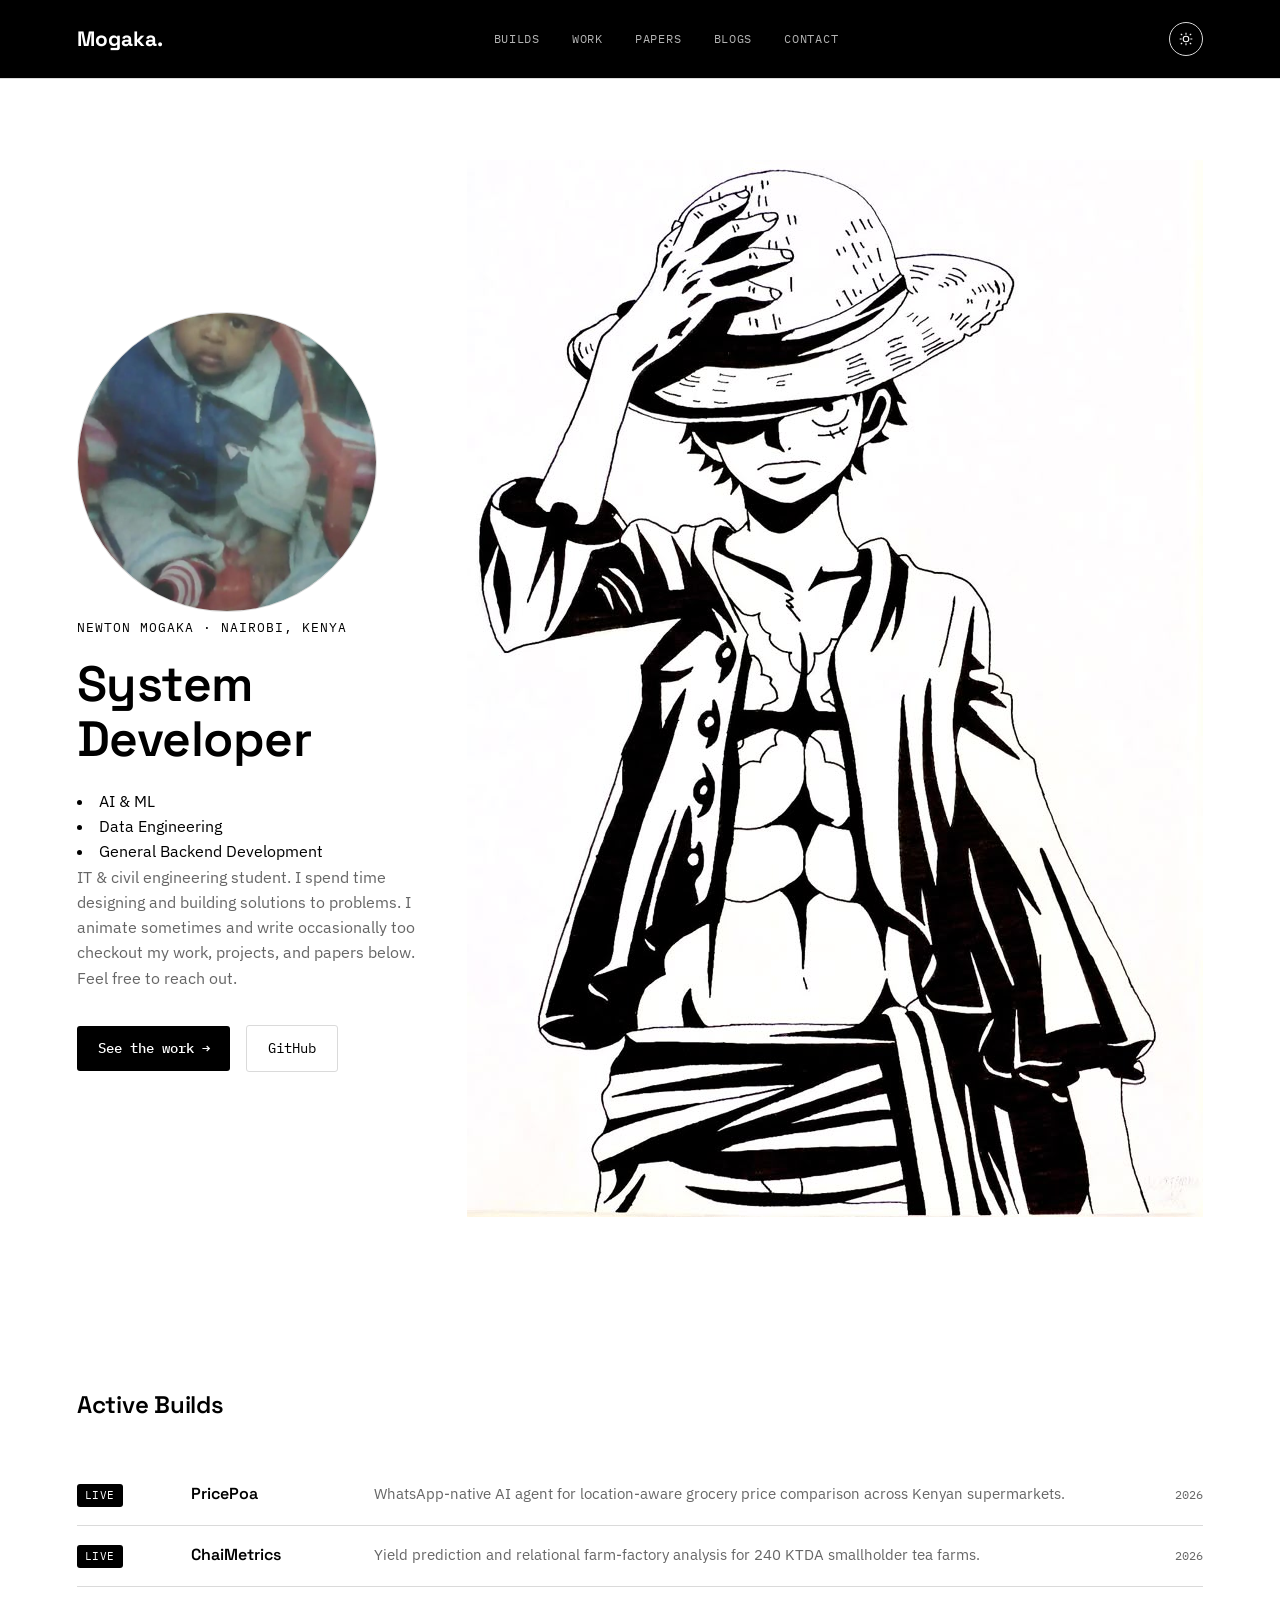
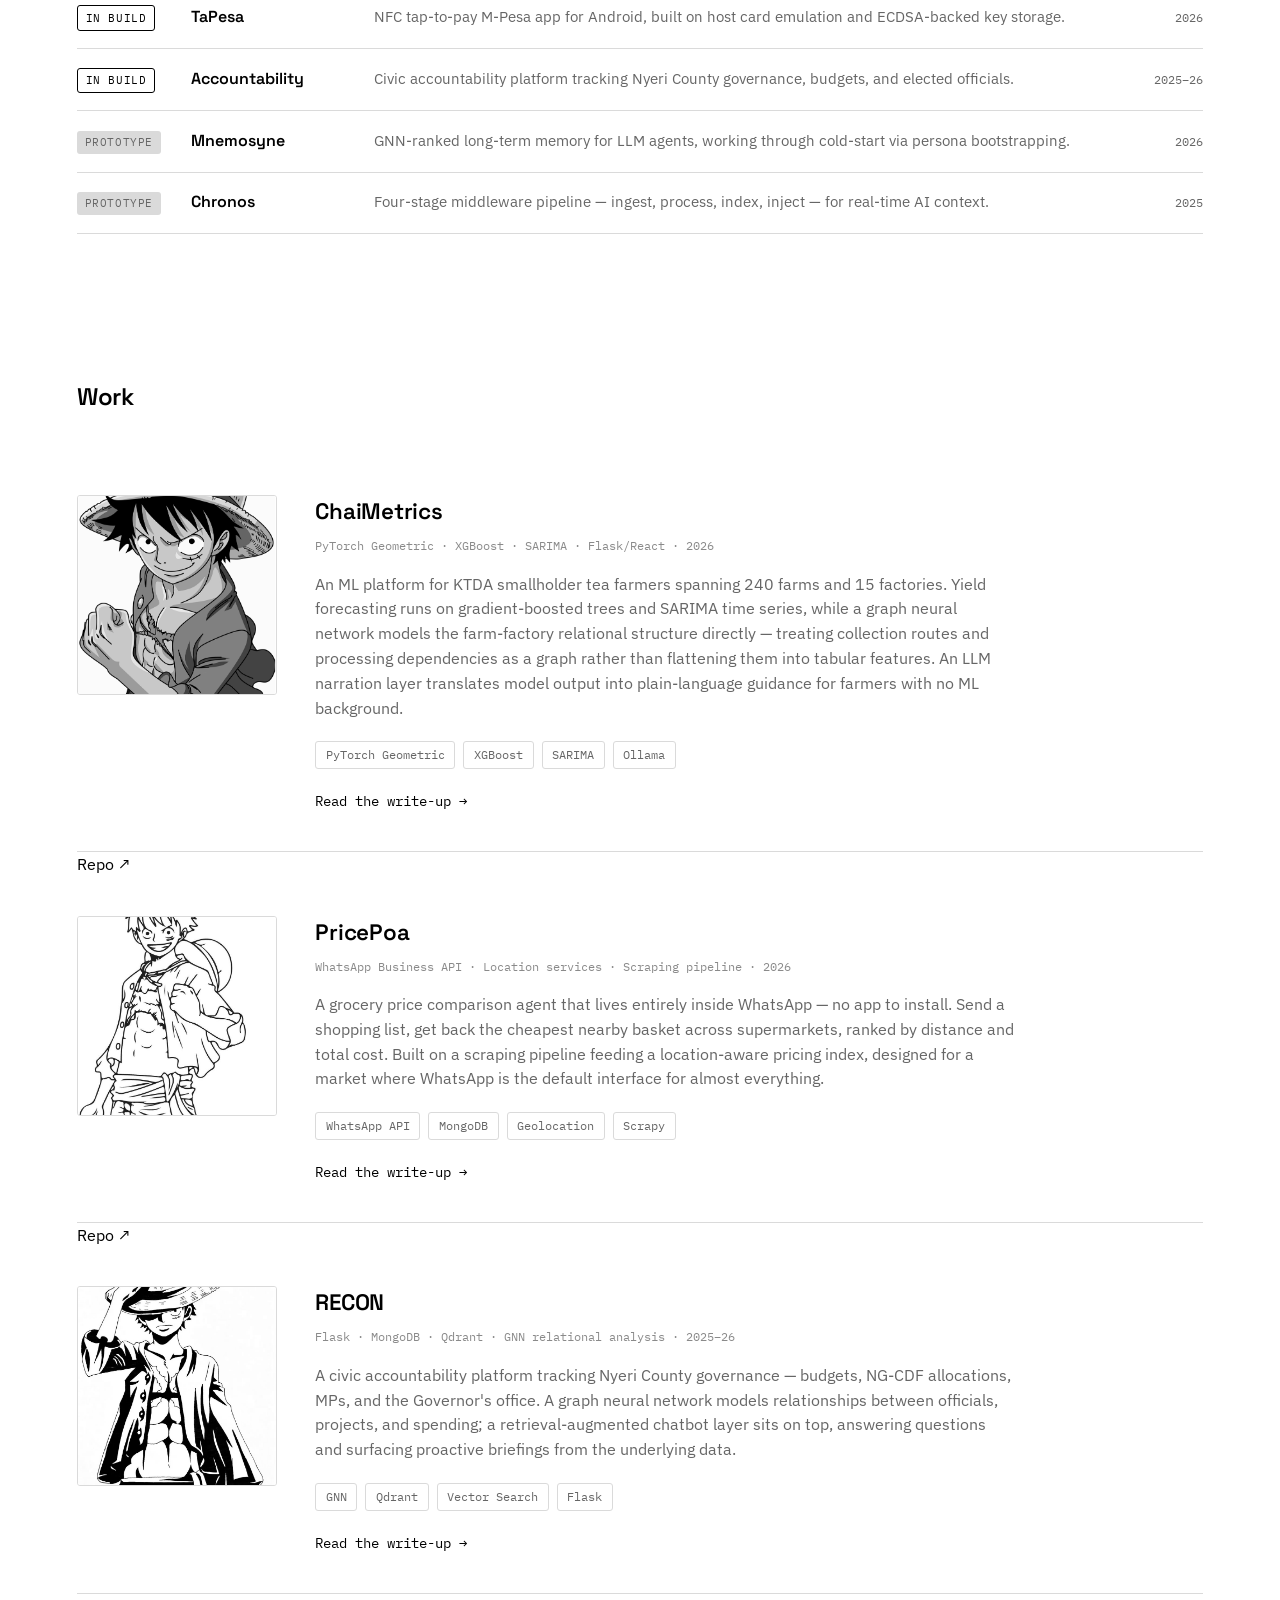
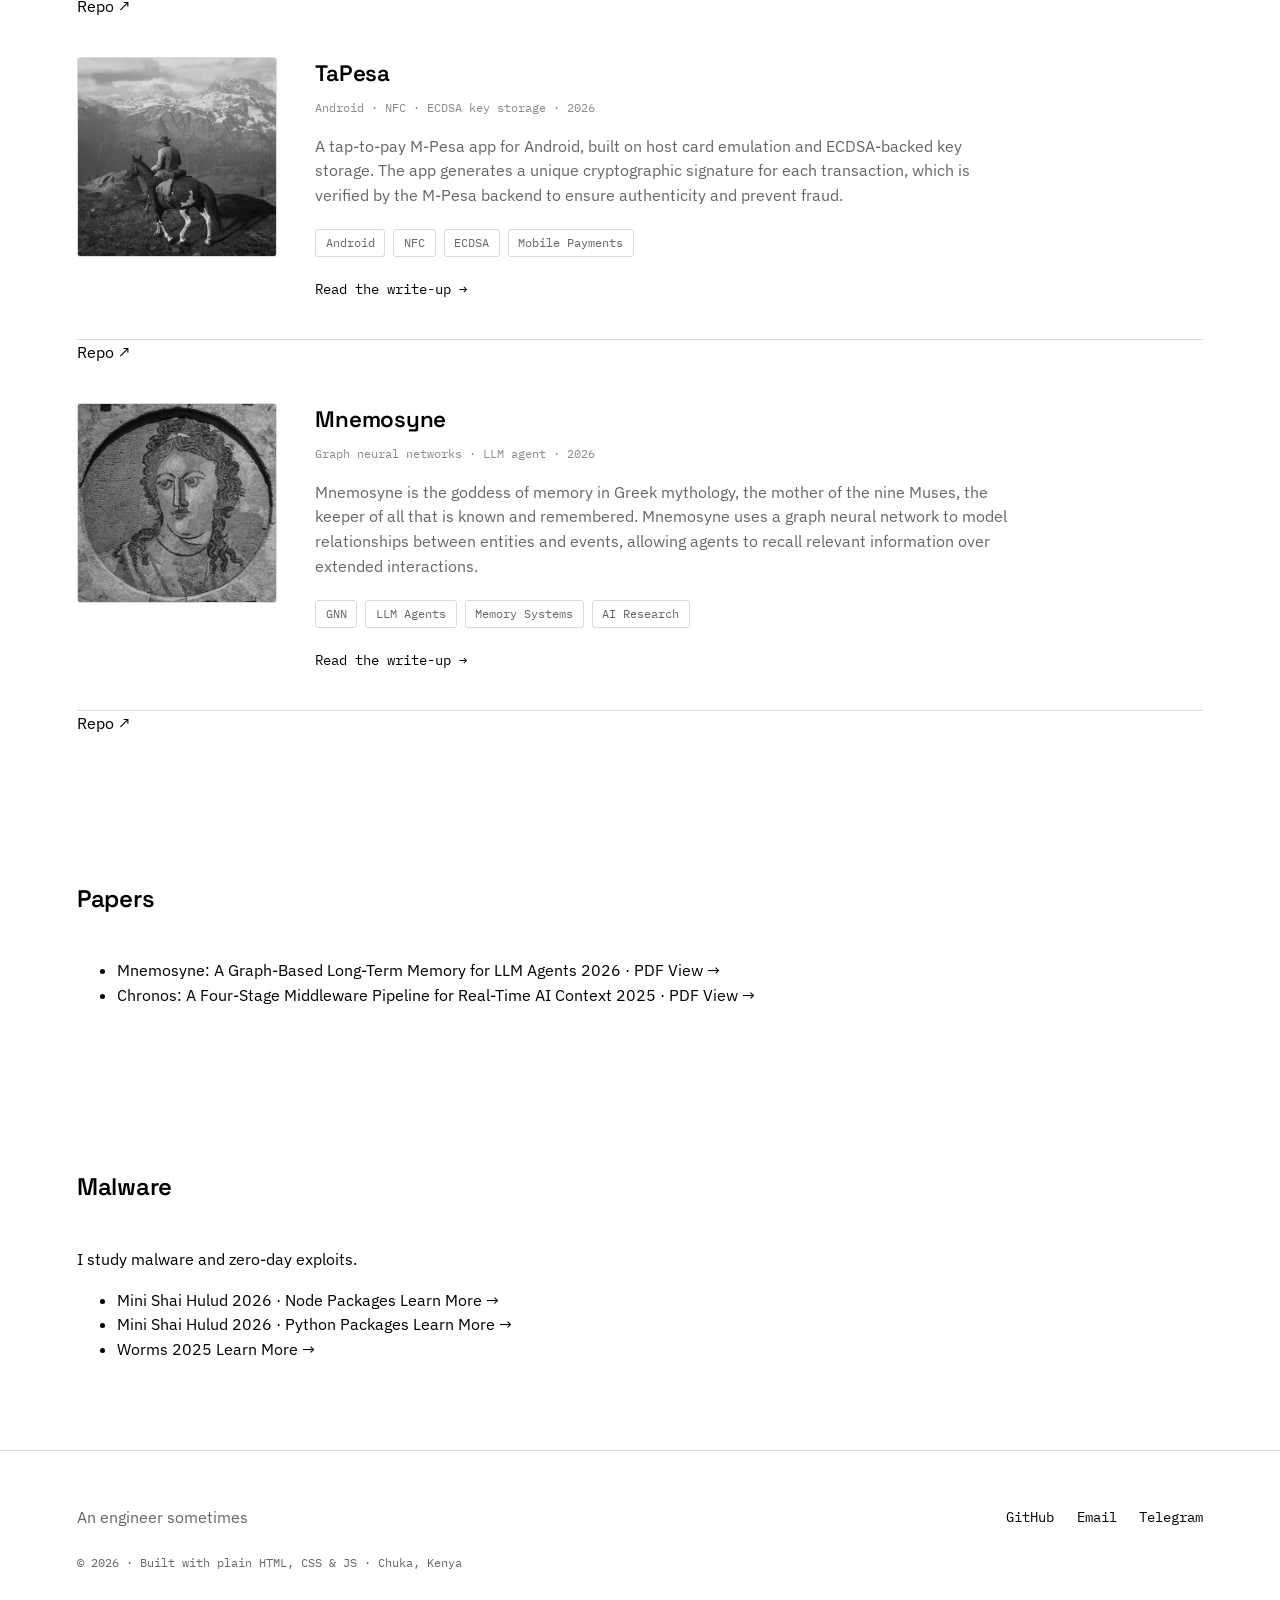
==== index.html @ 62229f3b "bugs" ====
<!DOCTYPE html>
<html lang="en" data-theme="light">
<head>
  <meta charset="UTF-8" />
  <meta name="viewport" content="width=device-width, initial-scale=1.0" />
  <title>Indie Engineer Educator - Nairobi</title>
  <meta name="description" content="Building infrastructure for problems no one else is solving, from Nairobi." />
  <link rel="preconnect" href="https://fonts.googleapis.com" />
  <link rel="preconnect" href="https://fonts.gstatic.com" crossorigin />
  <link href="https://fonts.googleapis.com/css2?family=Space+Grotesk:wght@500;600;700&family=IBM+Plex+Sans:wght@400;500&family=IBM+Plex+Mono:wght@400;500&display=swap" rel="stylesheet" />
  <link rel="stylesheet" href="style.css" />
</head>
<body>

  <header class="nav">
    
    <a href="#" class="brand">Mogaka<span class="brand-dot">.</span></a>
    <nav class="nav-links">
      <a href="#builds">Builds</a>
      <a href="#work">Work</a>
      <a href="#papers">Papers</a>
      <a href="blog/index.html">Blogs</a>
      <a href="#contact">Contact</a>
    </nav>
    <button id="theme-toggle" class="theme-toggle" aria-label="Toggle color theme" title="Toggle theme">
      <svg class="icon-sun" viewBox="0 0 24 24" fill="none" stroke="currentColor" stroke-width="1.6">
        <circle cx="12" cy="12" r="4.2"/>
        <path d="M12 2.5v3M12 18.5v3M4.2 4.2l2.1 2.1M17.7 17.7l2.1 2.1M2.5 12h3M18.5 12h3M4.2 19.8l2.1-2.1M17.7 6.3l2.1-2.1"/>
      </svg>
      <svg class="icon-moon" viewBox="0 0 24 24" fill="none" stroke="currentColor" stroke-width="1.6">
        <path d="M20 14.5A8.5 8.5 0 1 1 9.5 4a6.8 6.8 0 0 0 10.5 10.5Z"/>
      </svg>
    </button>
  </header>

  <main>
    <section class="hero">
      <div class="hero-text">
        <img src="assets/yao.jpg" alt="Newton Mogaka" class="hero-avatar" />
        <p class="eyebrow">Newton Mogaka · Nairobi, Kenya</p>
        <h1>System Developer</h1>
          <li>AI & ML</li>
          <li>Data Engineering</li>
          <li>General Backend Development</li> 
        <p class="hero-sub">
          IT &amp; civil engineering student. I spend time designing and building solutions to
          problems.
          I animate sometimes and write occasionally too
          checkout my work, projects, and papers below. Feel free to reach out.
        </p>
        <div class="hero-links">
          <a href="#work" class="btn-primary">See the work →</a>
          <a href="https://github.com/mnatakanijiiteajesasa" class="btn-ghost" target="_blank" rel="noopener">GitHub</a>
        </div>
      </div>

      <div class="hero-graph">
        <img src="assets/recon.jpg" alt="Newton Mogaka" class="profile-photo">
      </div>
    </section>

    <section id="builds" class="builds">
      <h2>Active Builds</h2>

      <ul class="build-list">
        <li class="build-row">
          <span class="status live">LIVE</span>
          <span class="build-name">PricePoa</span>
          <span class="build-desc">WhatsApp-native AI agent for location-aware grocery price comparison across Kenyan supermarkets.</span>
          <span class="build-date">2026</span>
        </li>
        <li class="build-row">
          <span class="status live">LIVE</span>
          <span class="build-name">ChaiMetrics</span>
          <span class="build-desc">Yield prediction and relational farm-factory analysis for 240 KTDA smallholder tea farms.</span>
          <span class="build-date">2026</span>
        </li>
        <li class="build-row">
          <span class="status build">IN BUILD</span>
          <span class="build-name">TaPesa</span>
          <span class="build-desc">NFC tap-to-pay M-Pesa app for Android, built on host card emulation and ECDSA-backed key storage.</span>
          <span class="build-date">2026</span>
        </li>
        <li class="build-row">
          <span class="status build">IN BUILD</span>
          <span class="build-name">Accountability</span>
          <span class="build-desc">Civic accountability platform tracking Nyeri County governance, budgets, and elected officials.</span>
          <span class="build-date">2025–26</span>
        </li>
        <li class="build-row">
          <span class="status proto">PROTOTYPE</span>
          <span class="build-name">Mnemosyne</span>
          <span class="build-desc">GNN-ranked long-term memory for LLM agents, working through cold-start via persona bootstrapping.</span>
          <span class="build-date">2026</span>
        </li>
        <li class="build-row">
          <span class="status proto">PROTOTYPE</span>
          <span class="build-name">Chronos</span>
          <span class="build-desc">Four-stage middleware pipeline — ingest, process, index, inject — for real-time AI context.</span>
          <span class="build-date">2025</span>
        </li>
      </ul>
    </section>
    <section id="work" class="work">
      <h2>Work</h2>

      <div class="work-card-wrap">
        <a href="blog/chaimetrics.html" class="work-card">
          <div class="work-visual">
            <img src="assets/chaimetrics.jpg" alt="ChaiMetrics document preview" class="doc-thumb-img" loading="lazy">
          </div>
          <div class="work-body">
            <h3>ChaiMetrics</h3>
            <p class="work-meta">PyTorch Geometric · XGBoost · SARIMA · Flask/React · 2026</p>
            <p class="work-abstract">
              An ML platform for KTDA smallholder tea farmers spanning 240 farms and 15 factories.
              Yield forecasting runs on gradient-boosted trees and SARIMA time series, while a graph
              neural network models the farm-factory relational structure directly — treating
              collection routes and processing dependencies as a graph rather than flattening them
              into tabular features. An LLM narration layer translates model output into plain-language
              guidance for farmers with no ML background.
            </p>
            <div class="tags">
              <span>PyTorch Geometric</span><span>XGBoost</span><span>SARIMA</span><span>Ollama</span>
            </div>
            <span class="work-link">Read the write-up →</span>
          </div>
        </a>
        <a href="https://github.com/mnatakanijiiteajesasa/chai-analytics" class="repo-pill" target="_blank" rel="noopener">Repo ↗</a>
      </div>

      <div class="work-card-wrap">
        <a href="blog/pricepoa.html" class="work-card">
          <div class="work-visual">
            <img src="assets/pricepoa.jpg" alt="PricePoa document preview" class="doc-thumb-img" loading="lazy">
          </div>
          <div class="work-body">
            <h3>PricePoa</h3>
            <p class="work-meta">WhatsApp Business API · Location services · Scraping pipeline · 2026</p>
            <p class="work-abstract">
              A grocery price comparison agent that lives entirely inside WhatsApp — no app to install.
              Send a shopping list, get back the cheapest nearby basket across supermarkets, ranked by
              distance and total cost. Built on a scraping pipeline feeding a location-aware pricing
              index, designed for a market where WhatsApp is the default interface for almost everything.
            </p>
            <div class="tags">
              <span>WhatsApp API</span><span>MongoDB</span><span>Geolocation</span><span>Scrapy</span>
            </div>
            <span class="work-link">Read the write-up →</span>
          </div>
        </a>
        <a href="https://github.com/mnatakanijiiteajesasa/price-poa" class="repo-pill" target="_blank" rel="noopener">Repo ↗</a>
      </div>

      <div class="work-card-wrap">
        <a href="blog/recon.html" class="work-card">
          <div class="work-visual">
            <img src="assets/recon.jpg" alt="RECON document preview" class="doc-thumb-img" loading="lazy">
          </div>
          <div class="work-body">
            <h3>RECON</h3>
            <p class="work-meta">Flask · MongoDB · Qdrant · GNN relational analysis · 2025–26</p>
            <p class="work-abstract">
              A civic accountability platform tracking Nyeri County governance — budgets, NG-CDF
              allocations, MPs, and the Governor's office. A graph neural network models relationships
              between officials, projects, and spending; a retrieval-augmented chatbot layer sits on top,
              answering questions and surfacing proactive briefings from the underlying data.
            </p>
            <div class="tags">
              <span>GNN</span><span>Qdrant</span><span>Vector Search</span><span>Flask</span>
            </div>
            <span class="work-link">Read the write-up →</span>
          </div>
        </a>
        <a href="https://github.com/mnatakanijiiteajesasa/Accountability" class="repo-pill" target="_blank" rel="noopener">Repo ↗</a>
      </div>
      <div class="work-card-wrap">
        <a href="blog/tapesa.html" class="work-card">
          <div class="work-visual">
            <img src="assets/wp3770481.jpg" alt="TaPesa document preview" class="doc-thumb-img" loading="lazy">
          </div>
          <div class="work-body">
            <h3>TaPesa</h3>
            <p class="work-meta">Android · NFC · ECDSA key storage · 2026</p>
            <p class="work-abstract">
              A tap-to-pay M-Pesa app for Android, built on host card emulation and ECDSA-backed key
              storage. The app generates a unique cryptographic signature for each transaction, which
              is verified by the M-Pesa backend to ensure authenticity and prevent fraud.
            </p>
            <div class="tags">
              <span>Android</span><span>NFC</span><span>ECDSA</span><span>Mobile Payments</span>
            </div>
            <span class="work-link">Read the write-up →</span>
          </div>
        </a>
        <a href="https://github.com/mnatakanijiiteajesasa/TaPesa" class="repo-pill" target="_blank" rel="noopener">Repo ↗</a>
      </div>
      <div class="work-card-wrap">
        <a href="blog/mnemosyne.html" class="work-card">
          <div class="work-visual">
            <img src="../assets/Mosaïque_murale_Mnémosyne.jpg" alt="Mnemosyne document preview" class="doc-thumb-img" loading="lazy">
          </div>
          <div class="work-body">
            <h3>Mnemosyne</h3>
            <p class="work-meta">Graph neural networks · LLM agent · 2026</p>
            <p class="work-abstract">
              Mnemosyne is the goddess of memory in Greek mythology, the mother of the nine Muses, the keeper of all that is known and remembered.
              Mnemosyne uses a graph neural network to model relationships
              between entities and events, allowing agents to recall relevant information over extended
              interactions.
            </p>
            <div class="tags">
              <span>GNN</span><span>LLM Agents</span><span>Memory Systems</span><span>AI Research</span>
            </div>
            <span class="work-link">Read the write-up →</span>
          </div>
        </a>
        <a href="https://github.com/mnatakanijiiteajesasa/mnemosyne" class="repo-pill" target="_blank" rel="noopener">Repo ↗</a>

      </div>
    </section>
    <section id="papers" class="papers">
      <h2>Papers</h2>
      <ul class="paper-list">
        <li class="paper-row">
          <span class="paper-title">Mnemosyne: A Graph-Based Long-Term Memory for LLM Agents</span>
          <span class="paper-meta">2026 · PDF</span>
          <a href="docs/Mnemosyne System Documentation.pdf" target="_blank" rel="noopener" class="paper-link">View →</a>
        </li>
        <li class="paper-row">
          <span class="paper-title">Chronos: A Four-Stage Middleware Pipeline for Real-Time AI Context</span>
          <span class="paper-meta">2025 · PDF</span>
          <a href="docs/Chronos System Documentation.pdf" target="_blank" rel="noopener" class="paper-link">View →</a>
        </li>
      </ul>
    </section>
    <section id="malware" class="malware">
      <h2>Malware</h2>
      <p class="llm-intro">
        I study malware and zero-day exploits.
      </p>
      <ul class="malware-list">
        <li class="malware-row">
          <span class="malware-name">Mini Shai Hulud</span>
          <span class="malware-meta">2026 · Node Packages</span>
          <a href="https://ollama.com" target="_blank" rel="noopener" class="malware-link">Learn More →</a>
        </li>
        <li class="malware-row">
          <span class="malware-name">Mini Shai Hulud</span>
          <span class="malware-meta">2026 · Python Packages</span>
          <a href="https://www.langchain.com" target="_blank" rel="noopener" class="malware-link">Learn More →</a>
        </li>
        <li class="malware-row">
          <span class="malware-name">Worms</span>
          <span class="malware-meta">2025</span>
          <a href="https://www.llamaindex.ai" target="_blank" rel="noopener" class="malware-link">Learn More →</a>
        </li>
      </ul>
    </section>
  </main>

  <footer id="contact">
    <div class="footer-top">
      <p class="footer-line">An engineer sometimes</p>
      <div class="footer-links">
        <a href="https://github.com/mnatakanijiiteajesasa" target="_blank" rel="noopener">GitHub</a>
        <a href="mailto:mogakanewton0@gmail.com">Email</a>
        <a href="https://t.me/mogaka_bot" target="_blank" rel="noopener">Telegram</a>
      </div>
    </div>
    <p class="footer-bottom">© 2026 · Built with plain HTML, CSS &amp; JS · Chuka, Kenya</p>
  </footer>

  <script src="script.js"></script>
</body>
</html>
---- style.css ----
:root {
  /* color — light (default): neutral paper + ink + tea/clay accents */
  --bg: #FFFFFF;
  --bg-raised: #FFFFFF;
  --ink: #000000;
  --ink-soft: #666666;
  --line: #DADADA;
  --accent: #000000;
  --accent-soft: #8A8A8A;
  --grid: rgba(0, 0, 0, 0.06);

  /* type */
  --font-display: 'Space Grotesk', sans-serif;
  --font-body: 'IBM Plex Sans', sans-serif;
  --font-mono: 'IBM Plex Mono', monospace;

  --radius: 3px;
}

[data-theme="dark"] {
  /* pitch black — accents carry all the color now, background stays neutral */
  --bg: #000000;
  --bg-raised: #000000;
  --ink: #FFFFFF;
  --ink-soft: #999999;
  --line: #2A2A2A;
  --accent: #FFFFFF;
  --accent-soft: #888888;
  --grid: rgba(255, 255, 255, 0.08);
}

* { box-sizing: border-box; }
html { scroll-behavior: smooth; }

body {
  margin: 0;
  background: var(--bg);
  color: var(--ink);
  font-family: var(--font-body);
  font-size: 16px;
  line-height: 1.55;
  -webkit-font-smoothing: antialiased;
  transition: background 0.3s ease, color 0.3s ease;
}

a { color: inherit; text-decoration: none; }

h1, h2, h3 {
  font-family: var(--font-display);
  font-weight: 600;
  margin: 0;
  letter-spacing: -0.01em;
}

:focus-visible {
  outline: 2px solid var(--accent);
  outline-offset: 3px;
}

/* ============================================================
   NAV
   ============================================================ */
.nav {
  position: sticky;
  top: 0;
  z-index: 20;
  display: flex;
  align-items: center;
  justify-content: space-between;
  padding: 22px 6vw;
  background: var(--ink);
  color: var(--bg);
  border-bottom: 1px solid var(--line);
  backdrop-filter: blur(6px);
}

.brand {
  font-family: var(--font-display);
  font-weight: 700;
  font-size: 1.3rem;
}

.nav-links {
  display: flex;
  gap: 2rem;
  font-family: var(--font-mono);
  font-size: 0.78rem;
  letter-spacing: 0.06em;
  text-transform: uppercase;
}
.nav-links a { opacity: 0.7; transition: opacity 0.15s; }
.nav-links a:hover { opacity: 1; }

.theme-toggle {
  background: none;
  border: 1px solid var(--line);
  border-radius: 50%;
  width: 34px;
  height: 34px;
  display: flex;
  align-items: center;
  justify-content: center;
  cursor: pointer;
  color: var(--bg);
}
.theme-toggle svg { width: 16px; height: 16px; }
.theme-toggle .icon-moon { display: none; }
[data-theme="dark"] .theme-toggle .icon-sun { display: none; }
[data-theme="dark"] .theme-toggle .icon-moon { display: block; }

/* ============================================================
   HERO
   ============================================================ */
.hero {
  display: grid;
  grid-template-columns: 1.05fr 0.95fr;
  gap: 4vw;
  align-items: center;
  padding: 9vh 6vw 10vh;
  max-width: 1280px;
  margin: 0 auto;
}
.hero-avatar {
  width: 300px;
  height: 300px;
  border-radius: 50%;
  object-fit: cover;
  border: 1px solid var(--line);
  margin-right: 0.9rem;
}
.eyebrow {
  font-family: var(--font-mono);
  font-size: 0.8rem;
  letter-spacing: 0.08em;
  text-transform: uppercase;
  color: var(--accent);
  margin: 0 0 1.1rem;
}

.hero h1 {
  font-size: clamp(2.1rem, 4vw, 3.1rem);
  line-height: 1.12;
  margin-bottom: 1.4rem;
}

.hero-sub {
  color: var(--ink-soft);
  font-size: 1.02rem;
  max-width: 36ch;
  margin: 0 0 2.2rem;
}

.hero-links { display: flex; gap: 1rem; align-items: center; }

.btn-primary, .btn-ghost {
  font-family: var(--font-mono);
  font-size: 0.85rem;
  padding: 0.75rem 1.3rem;
  border-radius: var(--radius);
  display: inline-block;
}
.btn-primary {
  background: var(--accent);
  color: var(--bg-raised);
  font-weight: 500;
}
.btn-ghost {
  border: 1px solid var(--line);
}
.btn-primary:hover { opacity: 0.88; }
.btn-ghost:hover { border-color: var(--accent); color: var(--accent); }

/* hero graph */
.hero-graph { position: relative; }
.graph-svg { width: 100%; height: auto; }

.grid-lines line {
  stroke: var(--grid);
  stroke-width: 1;
}

.edges .edge {
  stroke: var(--accent);
  stroke-width: 1.2;
  opacity: 0.55;
  stroke-dasharray: 4 4;
  stroke-dashoffset: 200;
  animation: draw 0.9s ease forwards;
  animation-delay: calc(var(--d) * 0.12s + 0.2s);
}

.nodes .node circle {
  fill: var(--accent-soft);
  opacity: 0;
  animation: pop 0.5s ease forwards;
  animation-delay: calc(var(--d) * 0.18s + 0.5s);
}
.nodes .node text {
  font-family: var(--font-mono);
  font-size: 11px;
  fill: var(--ink-soft);
  opacity: 0;
  animation: fadein 0.6s ease forwards;
  animation-delay: calc(var(--d) * 0.18s + 0.65s);
}

@keyframes draw { to { stroke-dashoffset: 0; } }
@keyframes pop { to { opacity: 1; } }
@keyframes fadein { to { opacity: 1; } }

.graph-caption {
  font-family: var(--font-mono);
  font-size: 0.74rem;
  color: var(--ink-soft);
  text-align: center;
  margin-top: 0.6rem;
  letter-spacing: 0.03em;
}

@media (prefers-reduced-motion: reduce) {
  .edges .edge, .nodes .node circle, .nodes .node text {
    animation: none;
    opacity: 1;
    stroke-dashoffset: 0;
  }
}

/* ============================================================
   SECTION HEADERS
   ============================================================ */
section { padding: 8vh 6vw; max-width: 1280px; margin: 0 auto; }

h2 {
  font-size: 1.5rem;
  display: flex;
  align-items: baseline;
  gap: 0.9rem;
  margin-bottom: 2.6rem;
}
h2 .num {
  font-family: var(--font-mono);
  font-size: 0.85rem;
  color: var(--accent-soft);
  font-weight: 500;
}

/* ============================================================
   BUILDS LIST
   ============================================================ */
.build-list { list-style: none; margin: 0; padding: 0; }

.build-row {
  display: grid;
  grid-template-columns: 92px 160px 1fr 64px;
  gap: 1.4rem;
  align-items: baseline;
  padding: 1.1rem 0;
  border-bottom: 1px solid var(--line);
}

.status {
  font-family: var(--font-mono);
  font-size: 0.68rem;
  letter-spacing: 0.05em;
  padding: 0.2rem 0.5rem;
  border-radius: var(--radius);
  width: fit-content;
}
.status.live { background: var(--ink); color: var(--bg); }
.status.build { background: none; border: 1px solid var(--ink); color: var(--ink); }
.status.proto { background: var(--line); color: var(--ink-soft); border: none; }

.build-name { font-family: var(--font-display); font-weight: 600; }
.build-desc { color: var(--ink-soft); font-size: 0.94rem; }
.build-date {
  font-family: var(--font-mono);
  font-size: 0.78rem;
  color: var(--ink-soft);
  text-align: right;
}

/* ============================================================
   WORK CARDS
   ============================================================ */
.work-card {
  display: grid;
  grid-template-columns: 200px 1fr;
  gap: 2.4rem;
  padding: 2.4rem 0;
  border-bottom: 1px solid var(--line);
  transition: background 0.15s ease;
}
.work-card:hover { background: var(--line); }
.work-card:hover .work-link { text-decoration: underline; }

.work-visual {
  background: var(--bg-raised);
  border: 1px solid var(--line);
  border-radius: var(--radius);
  overflow: hidden;
  aspect-ratio: 1;
}
.doc-thumb-img {
  width: 100%;
  height: 100%;
  object-fit: cover;
  display: block;
  filter: grayscale(1);
  transition: filter 0.2s ease;
}
.work-card:hover .doc-thumb-img { filter: grayscale(0.4); }

.work-body h3 { font-size: 1.4rem; margin-bottom: 0.4rem; }
.work-meta {
  font-family: var(--font-mono);
  font-size: 0.78rem;
  color: var(--accent-soft);
  margin: 0 0 1rem;
}
.work-abstract { color: var(--ink-soft); margin: 0 0 1.3rem; max-width: 70ch; }

.tags { display: flex; flex-wrap: wrap; gap: 0.5rem; margin-bottom: 1.2rem; }
.tags span {
  font-family: var(--font-mono);
  font-size: 0.72rem;
  border: 1px solid var(--line);
  border-radius: var(--radius);
  padding: 0.25rem 0.6rem;
  color: var(--ink-soft);
}

.work-link {
  font-family: var(--font-mono);
  font-size: 0.85rem;
  color: var(--accent);
}

/* ============================================================
   FOOTER
   ============================================================ */
footer {
  padding: 6vh 6vw 4vh;
  border-top: 1px solid var(--line);
  max-width: 1280px;
  margin: 0 auto;
}
.footer-top {
  display: flex;
  justify-content: space-between;
  align-items: center;
  flex-wrap: wrap;
  gap: 1rem;
  margin-bottom: 1.5rem;
}
.footer-line { color: var(--ink-soft); margin: 0; }
.footer-links { display: flex; gap: 1.4rem; font-family: var(--font-mono); font-size: 0.85rem; }
.footer-links a:hover { color: var(--accent); }
.footer-bottom {
  font-family: var(--font-mono);
  font-size: 0.72rem;
  color: var(--ink-soft);
  margin: 0;
}

/* ============================================================
   RESPONSIVE (base site)
   ============================================================ */
@media (max-width: 880px) {
  .hero { grid-template-columns: 1fr; padding-top: 6vh; }
  .hero-graph { order: -1; max-width: 380px; margin: 0 auto 2rem; }
  .hero-graph {
  overflow: hidden;
  }

  .profile-photo {
  max-width: 100%;
  height: auto;
  display: block;
  }
  .build-row { grid-template-columns: 76px 1fr; }
  .build-row .build-desc { grid-column: 1 / -1; order: 3; }
  .build-row .build-date { display: none; }
  .work-card { grid-template-columns: 1fr; }
  .work-visual { max-width: 160px; }
  .nav-links { gap: 1.1rem; }
}

@media (max-width: 540px) {
  .nav { padding: 18px 5vw; }
  .nav-links a:nth-child(3) { display: none; }
}

/* ============================================================
   BLOG — listing page
   ============================================================ */
.blog-hero {
  padding: 7vh 6vw 5vh;
  max-width: 1280px;
  margin: 0 auto;
  border-bottom: 1px solid var(--line);
}
.blog-hero h1 {
  font-size: clamp(1.9rem, 3.4vw, 2.6rem);
  margin-bottom: 0.9rem;
}
.blog-hero p {
  color: var(--ink-soft);
  max-width: 56ch;
  margin: 0;
}

.blog-list {
  list-style: none;
  margin: 0;
  padding: 0;
  max-width: 1280px;
  margin: 0 auto;
  padding: 2vh 6vw 8vh;
}

.blog-row {
  display: block;
  padding: 2.2rem 0;
  border-bottom: 1px solid var(--line);
  transition: background 0.15s ease;
}
.blog-row:hover { background: var(--line); }
.blog-row:hover .blog-row-link { text-decoration: underline; }

.blog-row-top {
  display: flex;
  align-items: baseline;
  justify-content: space-between;
  gap: 1rem;
  margin-bottom: 0.6rem;
}
.blog-row-title {
  font-family: var(--font-display);
  font-weight: 600;
  font-size: 1.3rem;
}
.blog-row-date {
  font-family: var(--font-mono);
  font-size: 0.78rem;
  color: var(--ink-soft);
  white-space: nowrap;
}
.blog-row-excerpt {
  color: var(--ink-soft);
  max-width: 70ch;
  margin: 0 0 0.9rem;
}
.blog-row-link {
  font-family: var(--font-mono);
  font-size: 0.82rem;
  color: var(--accent);
}
.blog-row-tag {
  font-family: var(--font-mono);
  font-size: 0.68rem;
  letter-spacing: 0.04em;
  text-transform: uppercase;
  color: var(--accent-soft);
  border: 1px solid var(--line);
  border-radius: var(--radius);
  padding: 0.15rem 0.5rem;
  margin-right: 0.5rem;
}

.status.soon { background: none; border: 1px dashed var(--line); color: var(--ink-soft); }

/* ============================================================
   BLOG — post page
   ============================================================ */
.post-header {
  max-width: 800px;
  margin: 0 auto;
  padding: 8vh 6vw 4vh;
}
.back-link {
  display: inline-block;
  font-family: var(--font-mono);
  font-size: 0.78rem;
  color: var(--ink-soft);
  margin-bottom: 2.2rem;
}
.back-link:hover { color: var(--accent); }

.post-eyebrow {
  font-family: var(--font-mono);
  font-size: 0.78rem;
  letter-spacing: 0.06em;
  text-transform: uppercase;
  color: var(--accent);
  margin-bottom: 1rem;
}
.post-title {
  font-size: clamp(1.9rem, 4vw, 2.7rem);
  line-height: 1.15;
  margin-bottom: 1.1rem;
}
.post-meta {
  font-family: var(--font-mono);
  font-size: 0.8rem;
  color: var(--ink-soft);
}
.post-meta span:not(:last-child)::after {
  content: "·";
  margin: 0 0.6rem;
  color: var(--line);
}

.post-hero-image {
  max-width: 800px;
  margin: 0 auto;
  padding: 0 6vw 4vh;
}
.post-hero-image img {
  width: 100%;
  border: 1px solid var(--line);
  border-radius: var(--radius);
  filter: grayscale(0.15);
  display: block;
}

.post-body {
  max-width: 800px;
  margin: 0 auto;
  padding: 0 6vw 10vh;
}
.post-body p {
  margin: 0 0 1.3rem;
  color: var(--ink);
}
.post-body p.lead {
  font-size: 1.12rem;
  color: var(--ink-soft);
}
.post-body h2 {
  font-size: 1.35rem;
  margin: 3.2rem 0 1.4rem;
  padding-top: 2.2rem;
  border-top: 1px solid var(--line);
}
.post-body h2:first-child { border-top: none; padding-top: 0; margin-top: 0; }
.post-body h3 {
  font-size: 1.05rem;
  margin: 2rem 0 1rem;
}
.post-body ul, .post-body ol {
  color: var(--ink);
  padding-left: 1.3rem;
  margin: 0 0 1.3rem;
}
.post-body li { margin-bottom: 0.5rem; }
.post-body li::marker { color: var(--accent-soft); }
.post-body strong { font-weight: 600; }

.equation {
  font-family: var(--font-mono);
  font-size: 0.86rem;
  background: var(--bg-raised);
  border: 1px solid var(--line);
  border-radius: var(--radius);
  padding: 1rem 1.2rem;
  overflow-x: auto;
  margin: 0 0 1.4rem;
  color: var(--ink-soft);
}

.post-table {
  width: 100%;
  border-collapse: collapse;
  font-size: 0.9rem;
  margin: 0 0 1.6rem;
}
.post-table th, .post-table td {
  text-align: left;
  padding: 0.6rem 0.8rem;
  border-bottom: 1px solid var(--line);
}
.post-table th {
  font-family: var(--font-mono);
  font-size: 0.72rem;
  text-transform: uppercase;
  letter-spacing: 0.04em;
  color: var(--ink-soft);
  font-weight: 500;
}

.post-callout {
  border-left: 2px solid var(--accent);
  padding: 0.2rem 0 0.2rem 1.2rem;
  color: var(--ink-soft);
  font-style: italic;
  margin: 0 0 1.6rem;
}

.built-with {
  display: flex;
  flex-wrap: wrap;
  gap: 0.5rem;
  margin: 0 0 1.6rem;
}
.built-with span {
  font-family: var(--font-mono);
  font-size: 0.72rem;
  border: 1px solid var(--line);
  border-radius: var(--radius);
  padding: 0.25rem 0.6rem;
  color: var(--ink-soft);
}

.post-links {
  display: flex;
  flex-wrap: wrap;
  gap: 1rem;
  margin: 0 0 1.6rem;
}

.post-footer {
  max-width: 800px;
  margin: 0 auto;
  padding: 4vh 6vw 10vh;
  border-top: 1px solid var(--line);
  display: flex;
  justify-content: space-between;
  align-items: center;
  gap: 1rem;
  flex-wrap: wrap;
}
.post-footer .btn-ghost {
  border: 1px solid var(--line);
  font-family: var(--font-mono);
  font-size: 0.85rem;
  padding: 0.7rem 1.2rem;
  border-radius: var(--radius);
}
.post-footer .btn-ghost:hover { border-color: var(--accent); color: var(--accent); }

@media (max-width: 600px) {
  .post-header, .post-hero-image, .post-body, .post-footer, .blog-hero, .blog-list {
    padding-left: 6vw;
    padding-right: 6vw;
  }
  .blog-row-top { flex-direction: column; align-items: flex-start; gap: 0.3rem; }
}
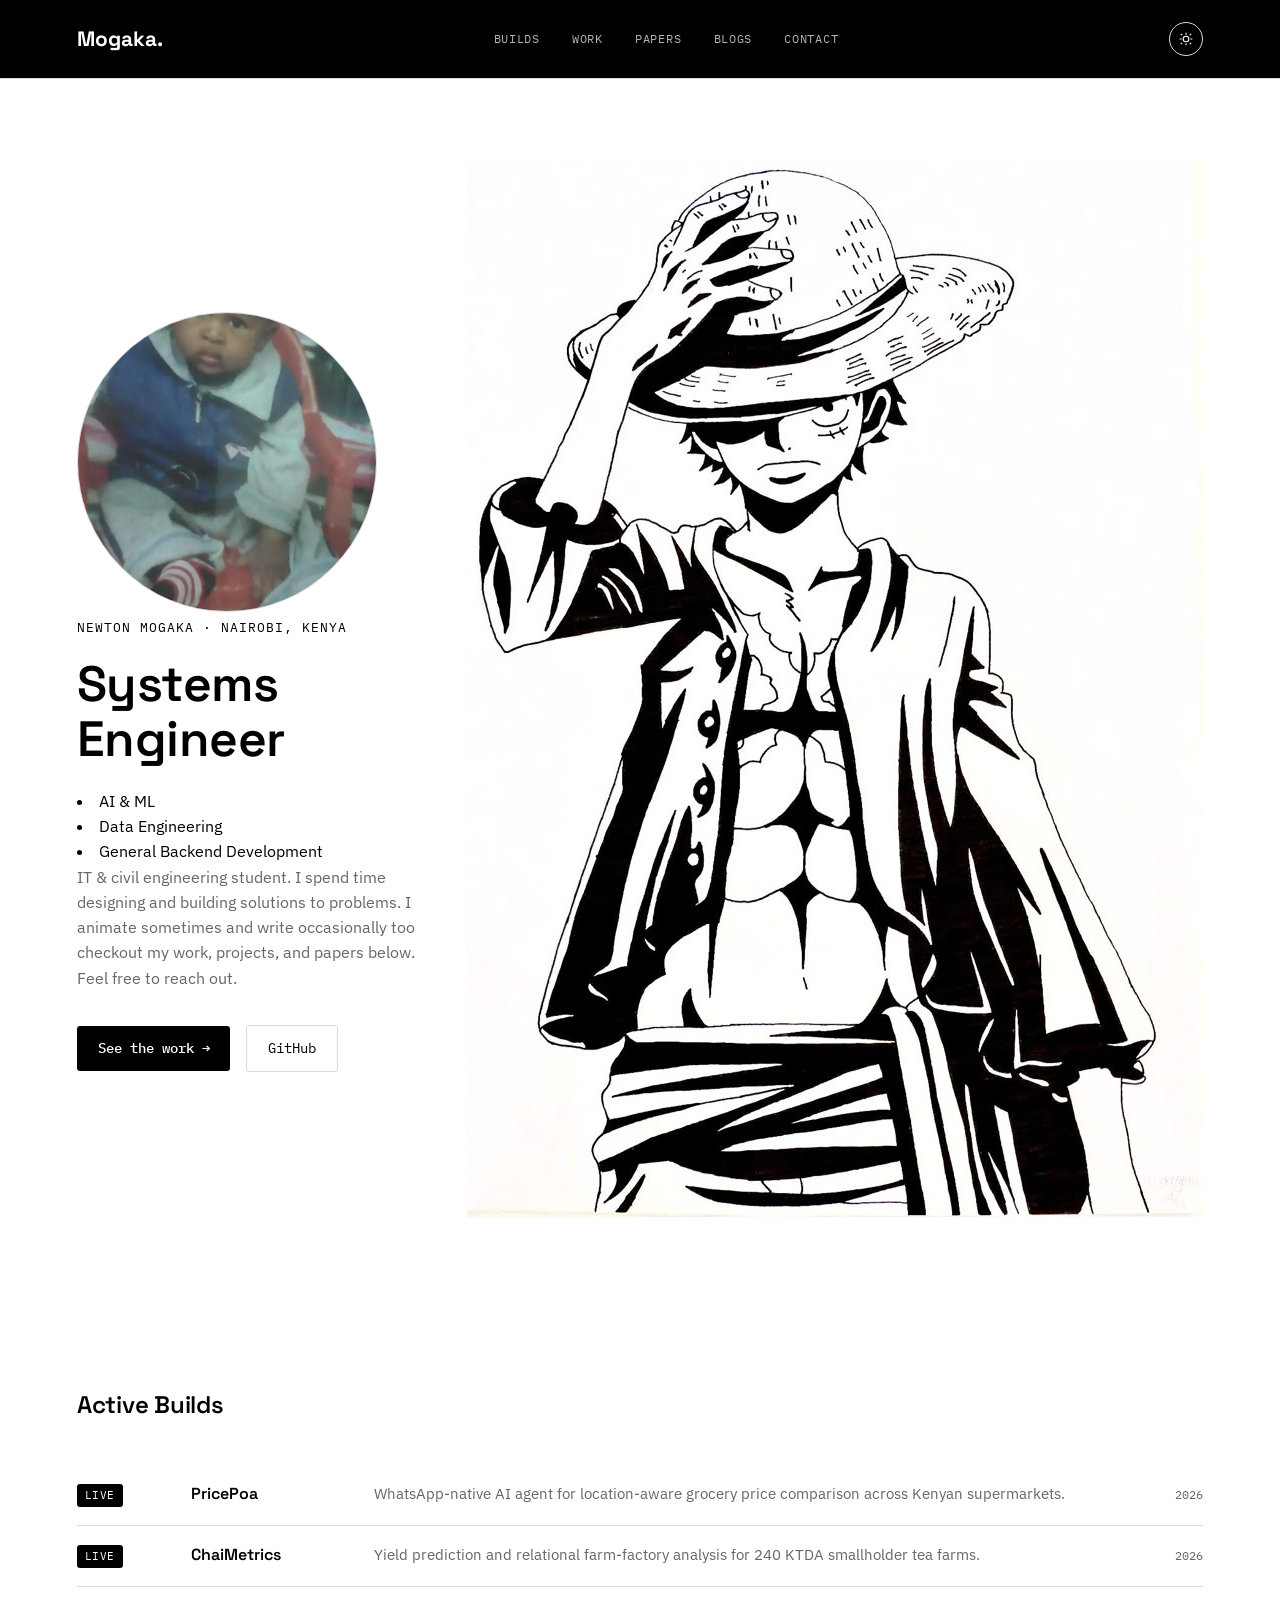
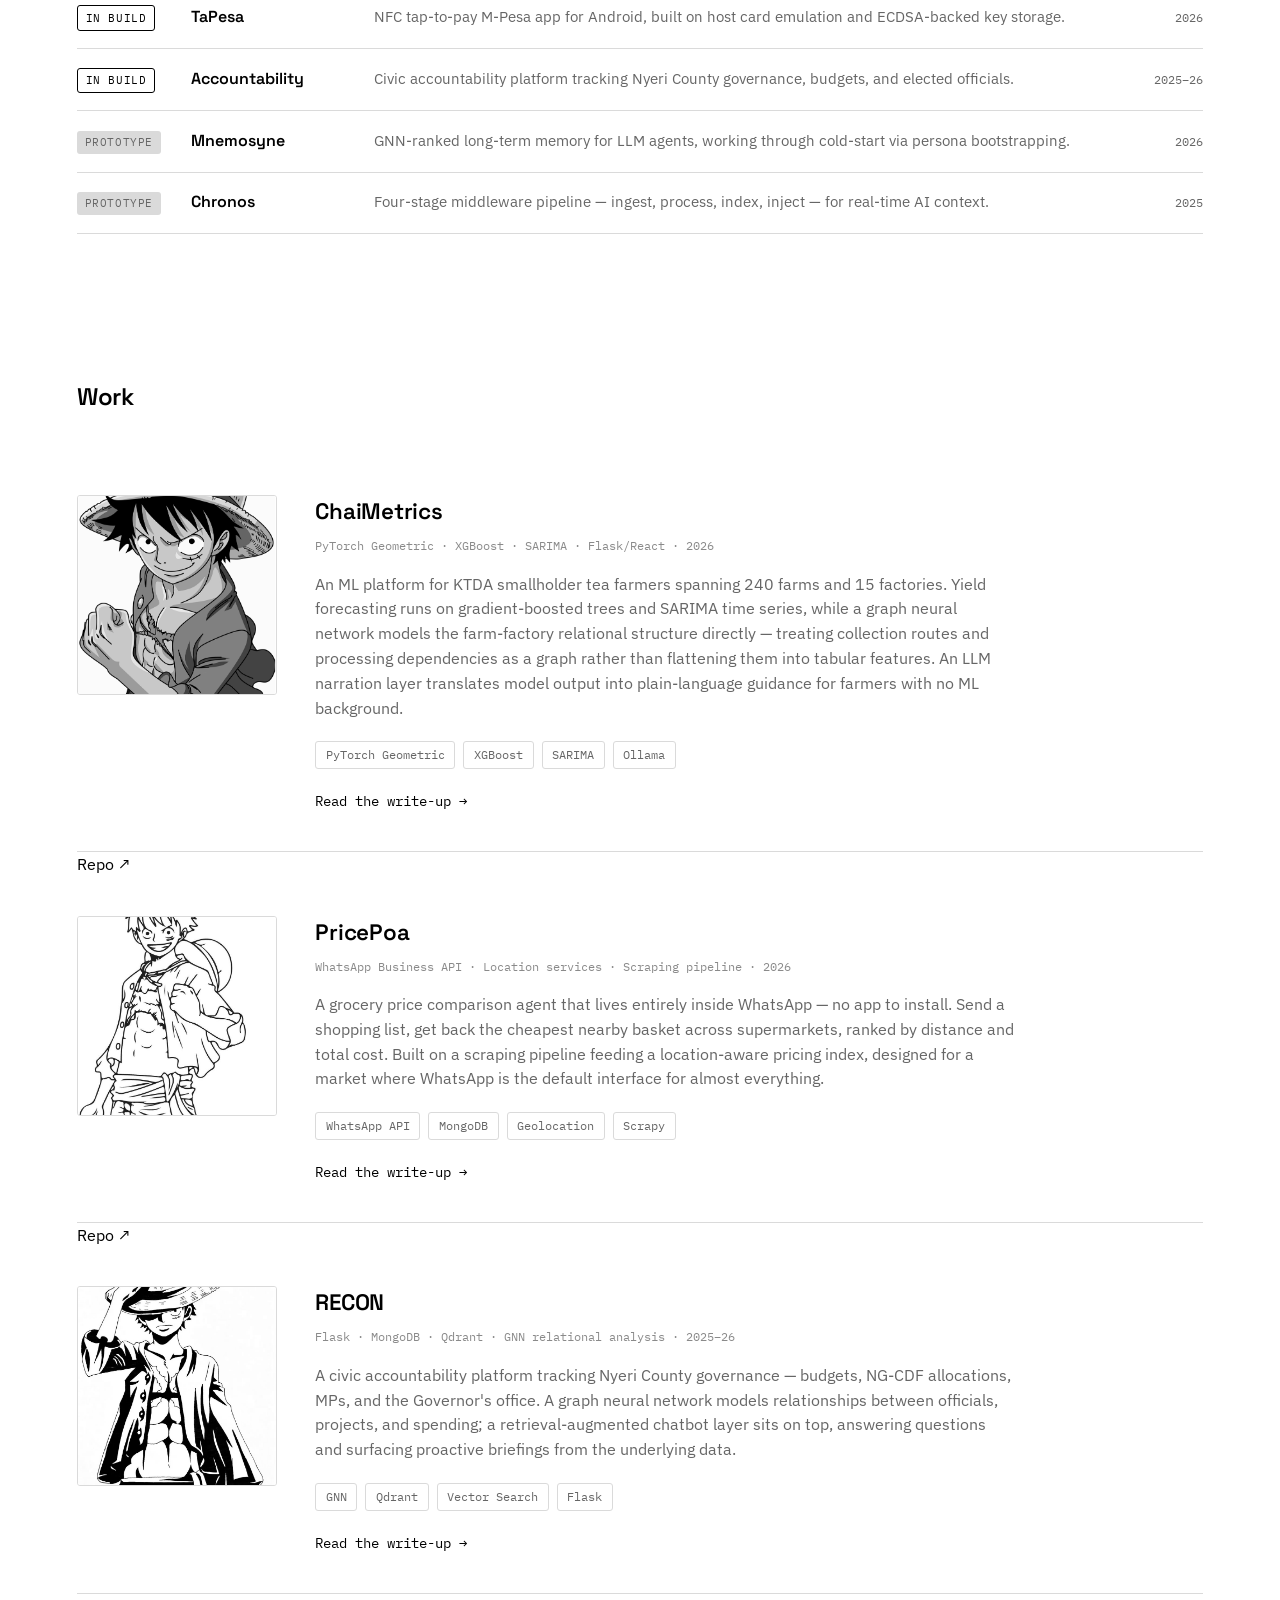
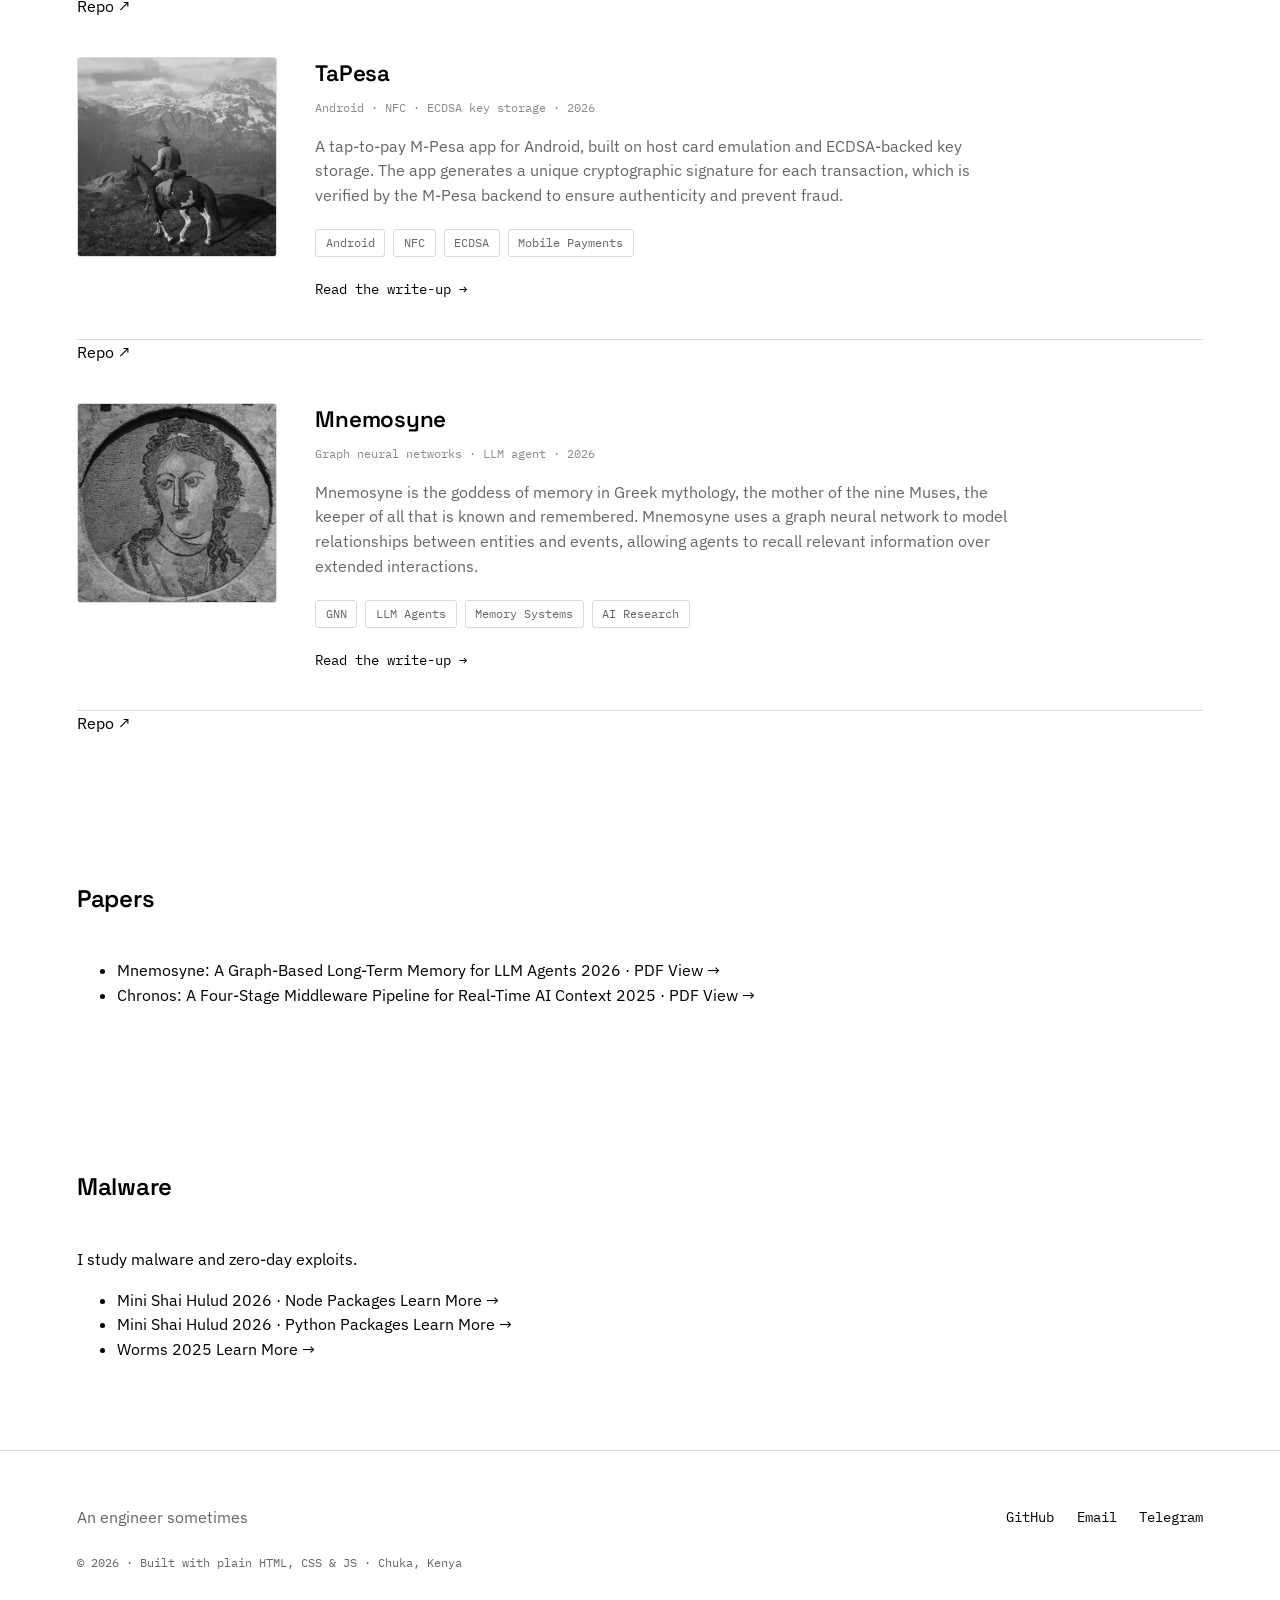
==== commit d5d5c586: "kujipandisha cheo" ====
--- a/index.html
+++ b/index.html
@@ -38,7 +38,7 @@
       <div class="hero-text">
         <img src="assets/yao.jpg" alt="Newton Mogaka" class="hero-avatar" />
         <p class="eyebrow">Newton Mogaka · Nairobi, Kenya</p>
-        <h1>System Developer</h1>
+        <h1>Systems Engineer</h1>
           <li>AI & ML</li>
           <li>Data Engineering</li>
           <li>General Backend Development</li> 
@@ -198,7 +198,7 @@
       <div class="work-card-wrap">
         <a href="blog/mnemosyne.html" class="work-card">
           <div class="work-visual">
-            <img src="../assets/Mosaïque_murale_Mnémosyne.jpg" alt="Mnemosyne document preview" class="doc-thumb-img" loading="lazy">
+            <img src="assets/Mosaïque_murale_Mnémosyne.jpg" alt="Mnemosyne document preview" class="doc-thumb-img" loading="lazy">
           </div>
           <div class="work-body">
             <h3>Mnemosyne</h3>
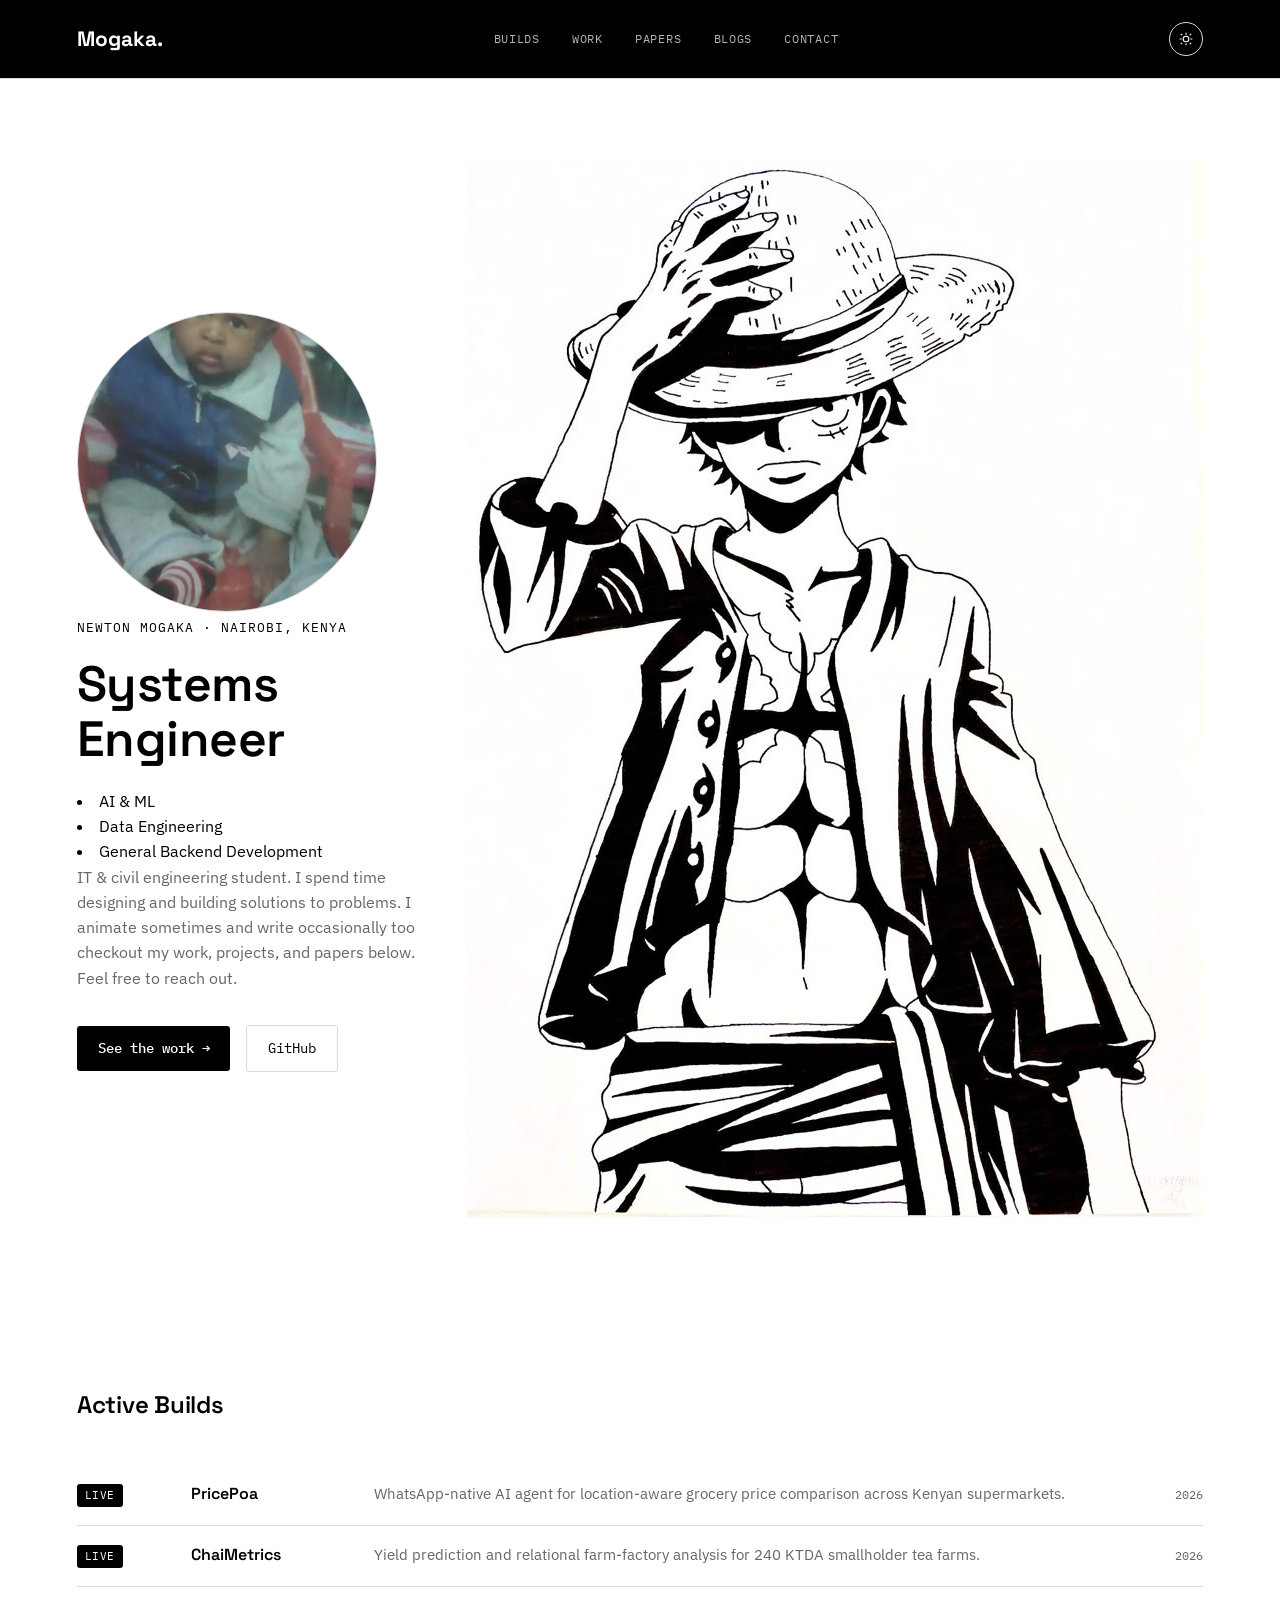
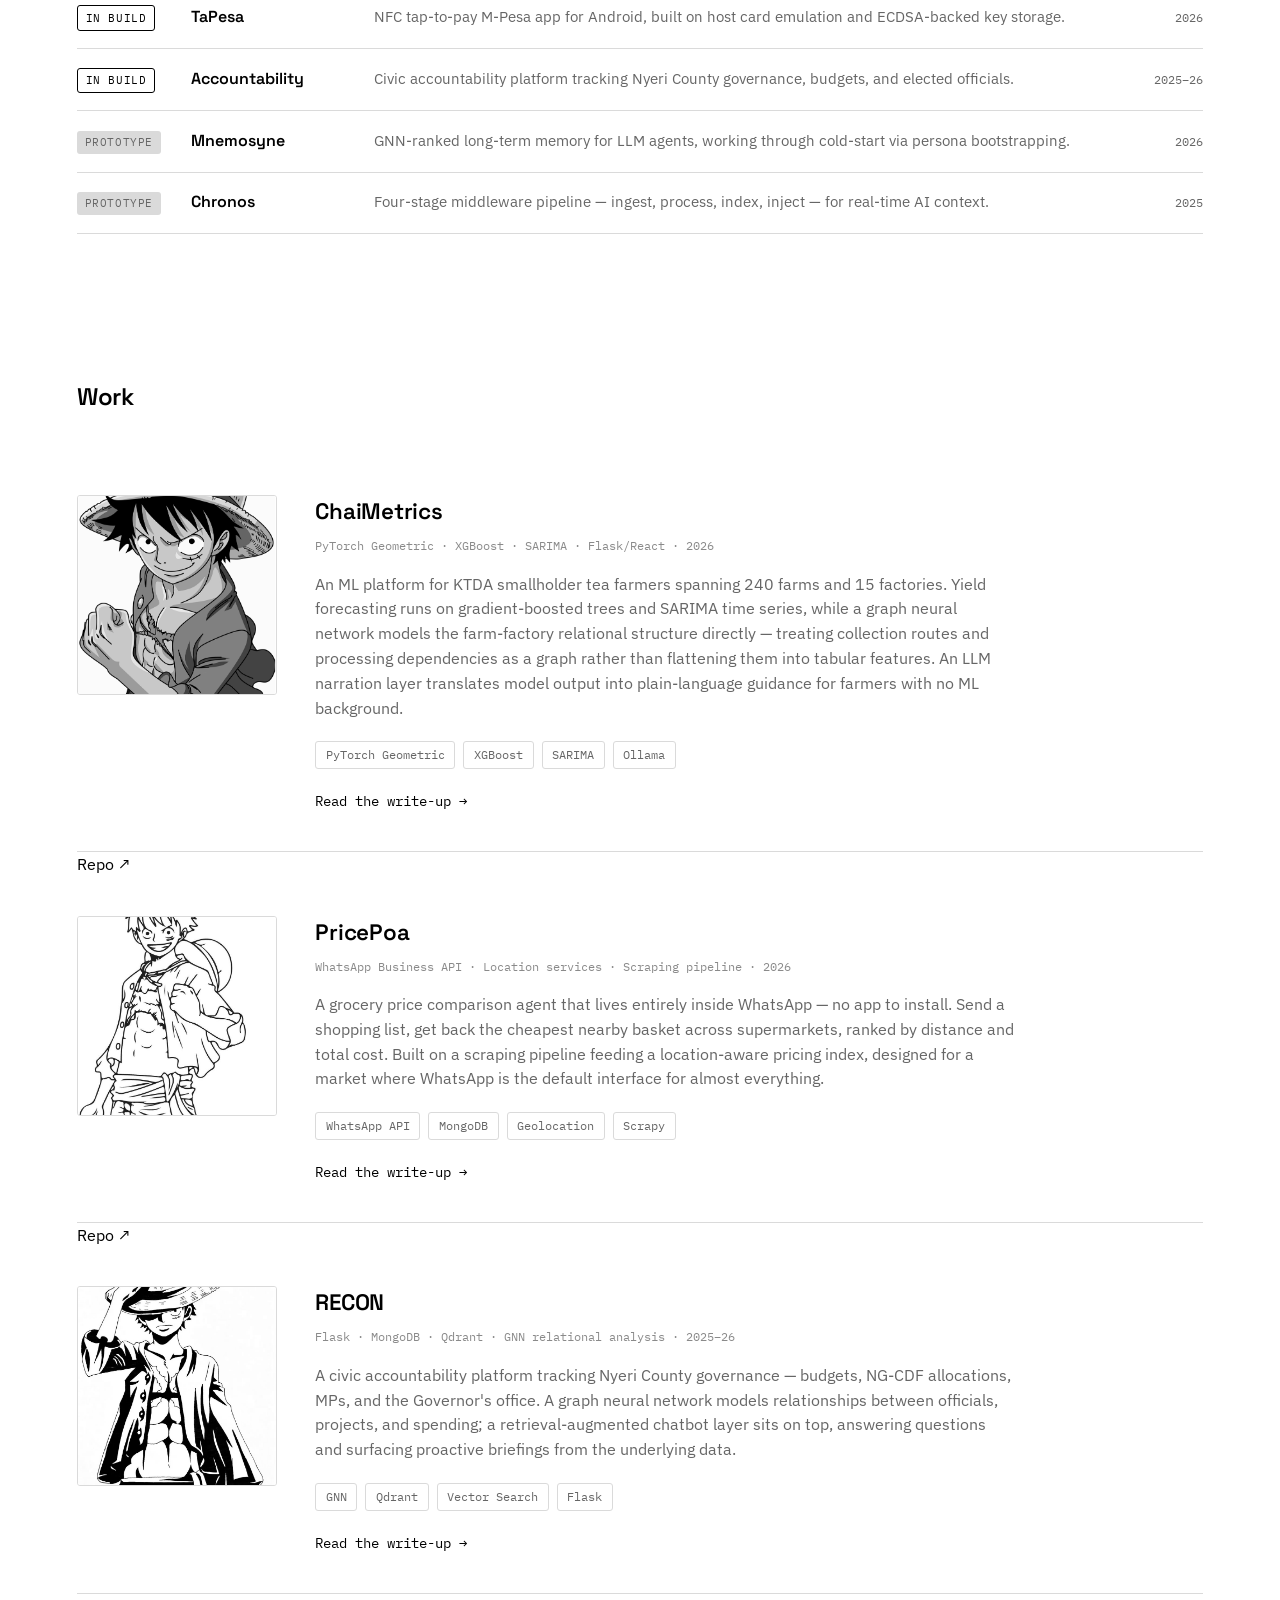
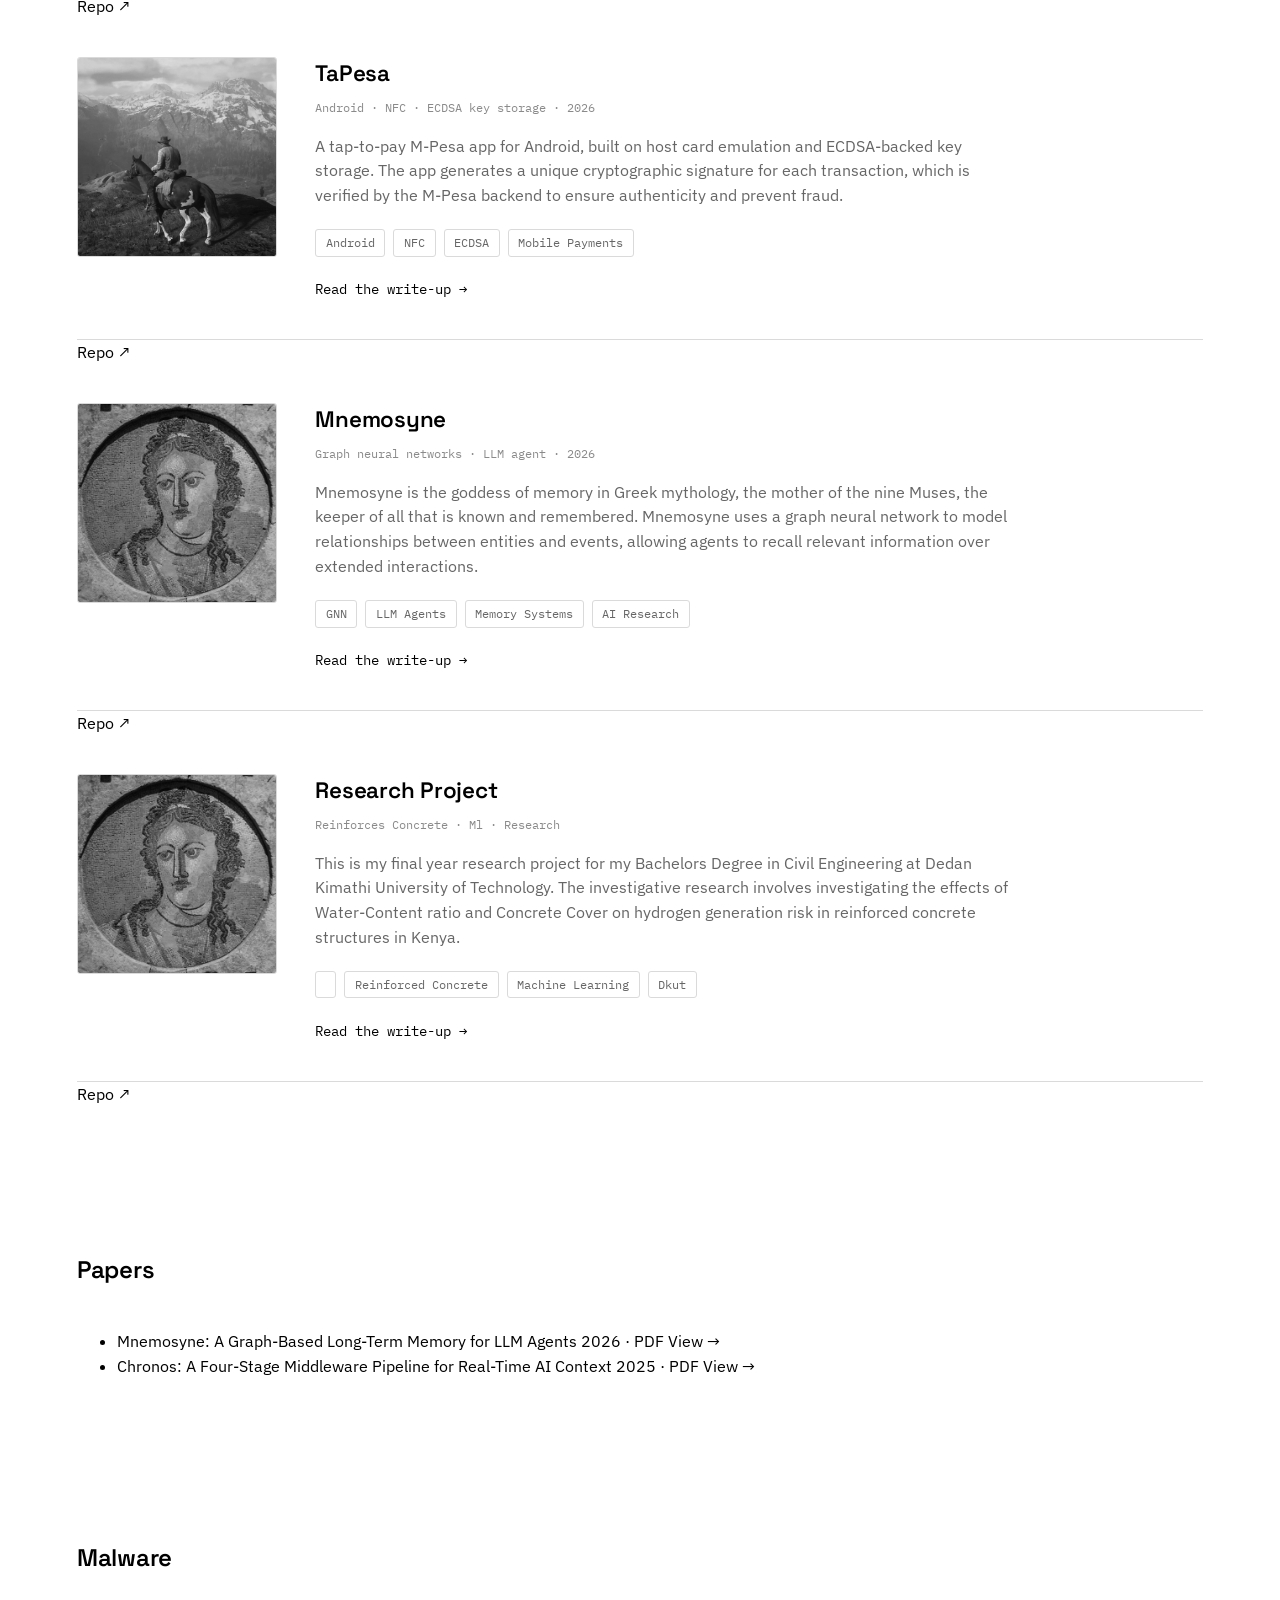
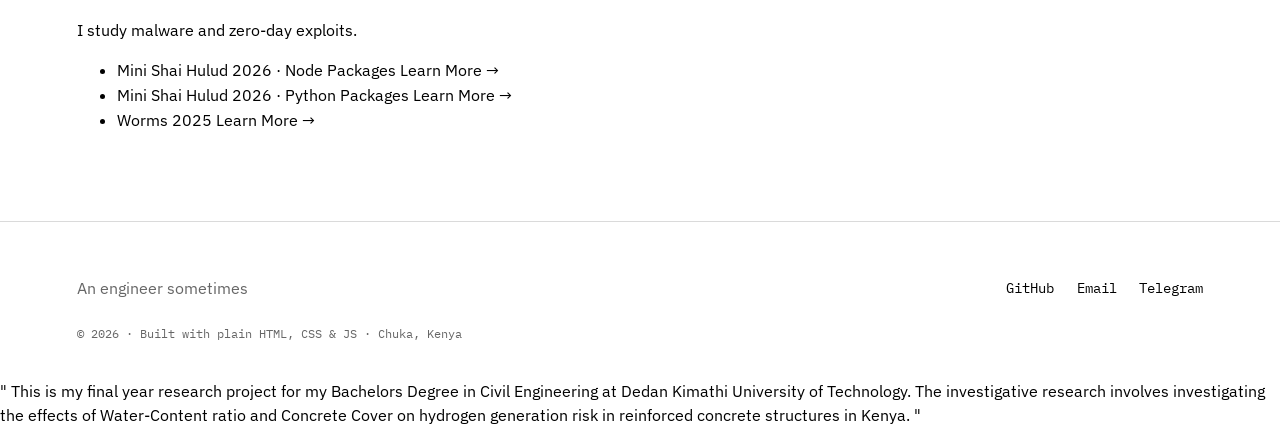
==== commit 8af2a4ae: "meowing" ====
--- a/index.html
+++ b/index.html
@@ -216,7 +216,26 @@
           </div>
         </a>
         <a href="https://github.com/mnatakanijiiteajesasa/mnemosyne" class="repo-pill" target="_blank" rel="noopener">Repo ↗</a>
-
+      </div>
+      <div class="work-card-wrap">
+        <a href="blog/ResearchProject.html" class="work-card">
+          <div class="work-visual">
+            <img src="assets/Mosaïque_murale_Mnémosyne.jpg" alt="Mnemosyne document preview" class="doc-thumb-img" loading="lazy">
+          </div>
+          <div class="work-body">
+            <h3>Research Project</h3>
+            <p class="work-meta">Reinforces Concrete · Ml · Research</p>
+            <p class="work-abstract">
+              This is my final year research project for my Bachelors Degree in Civil Engineering at Dedan Kimathi University of Technology. 
+              The investigative research involves investigating the effects of Water-Content ratio and Concrete Cover on hydrogen generation risk in reinforced concrete structures in Kenya.
+            </p>
+            <div class="tags">
+              <span></span><span>Reinforced Concrete</span><span>Machine Learning</span><span>Dkut</span>
+            </div>
+            <span class="work-link">Read the write-up →</span>
+          </div>
+        </a>
+        <a href="https://github.com/mnatakanijiiteajesasa/mnemosyne" class="repo-pill" target="_blank" rel="noopener">Repo ↗</a>
       </div>
     </section>
     <section id="papers" class="papers">
@@ -273,4 +292,4 @@
 
   <script src="script.js"></script>
 </body>
-</html>+</html>" This is my final year research project for my Bachelors Degree in Civil Engineering at Dedan Kimathi University of Technology. The investigative research involves investigating the effects of Water-Content ratio and Concrete Cover on hydrogen generation risk in reinforced concrete structures in Kenya. "
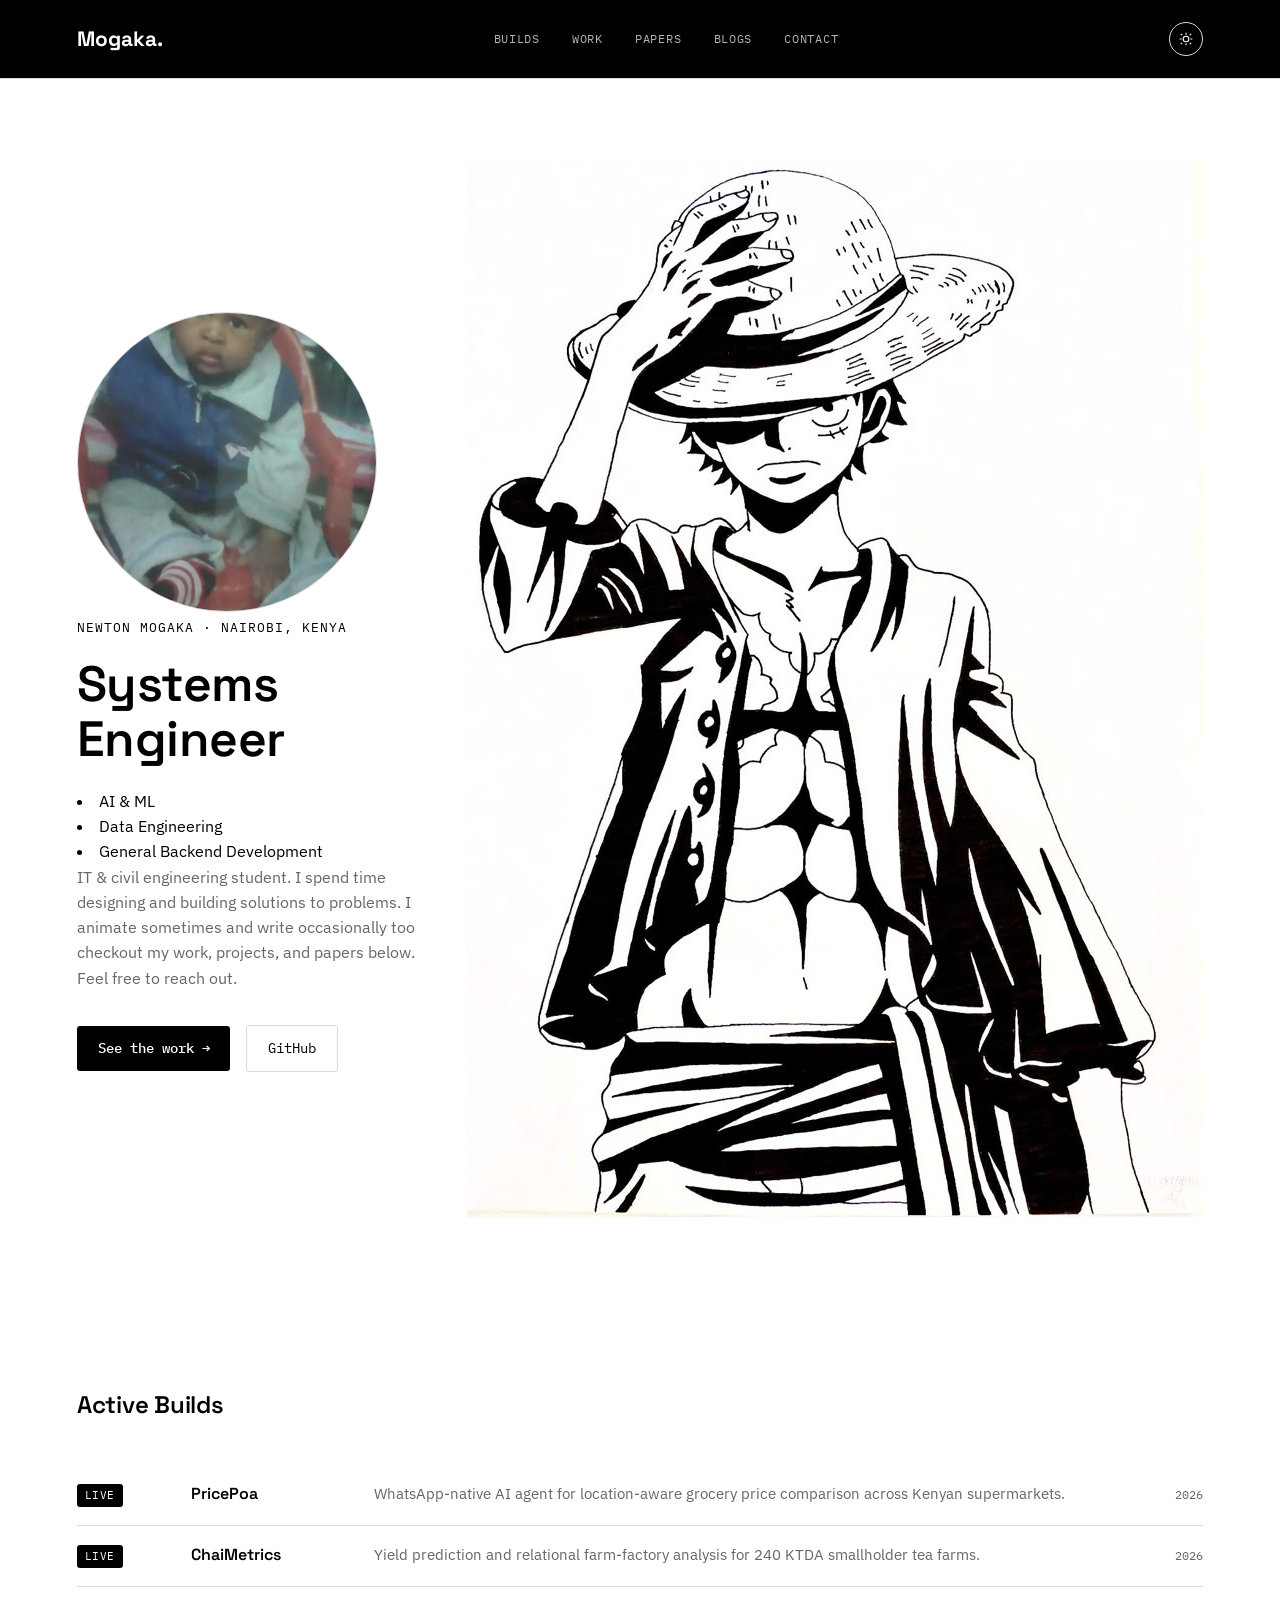
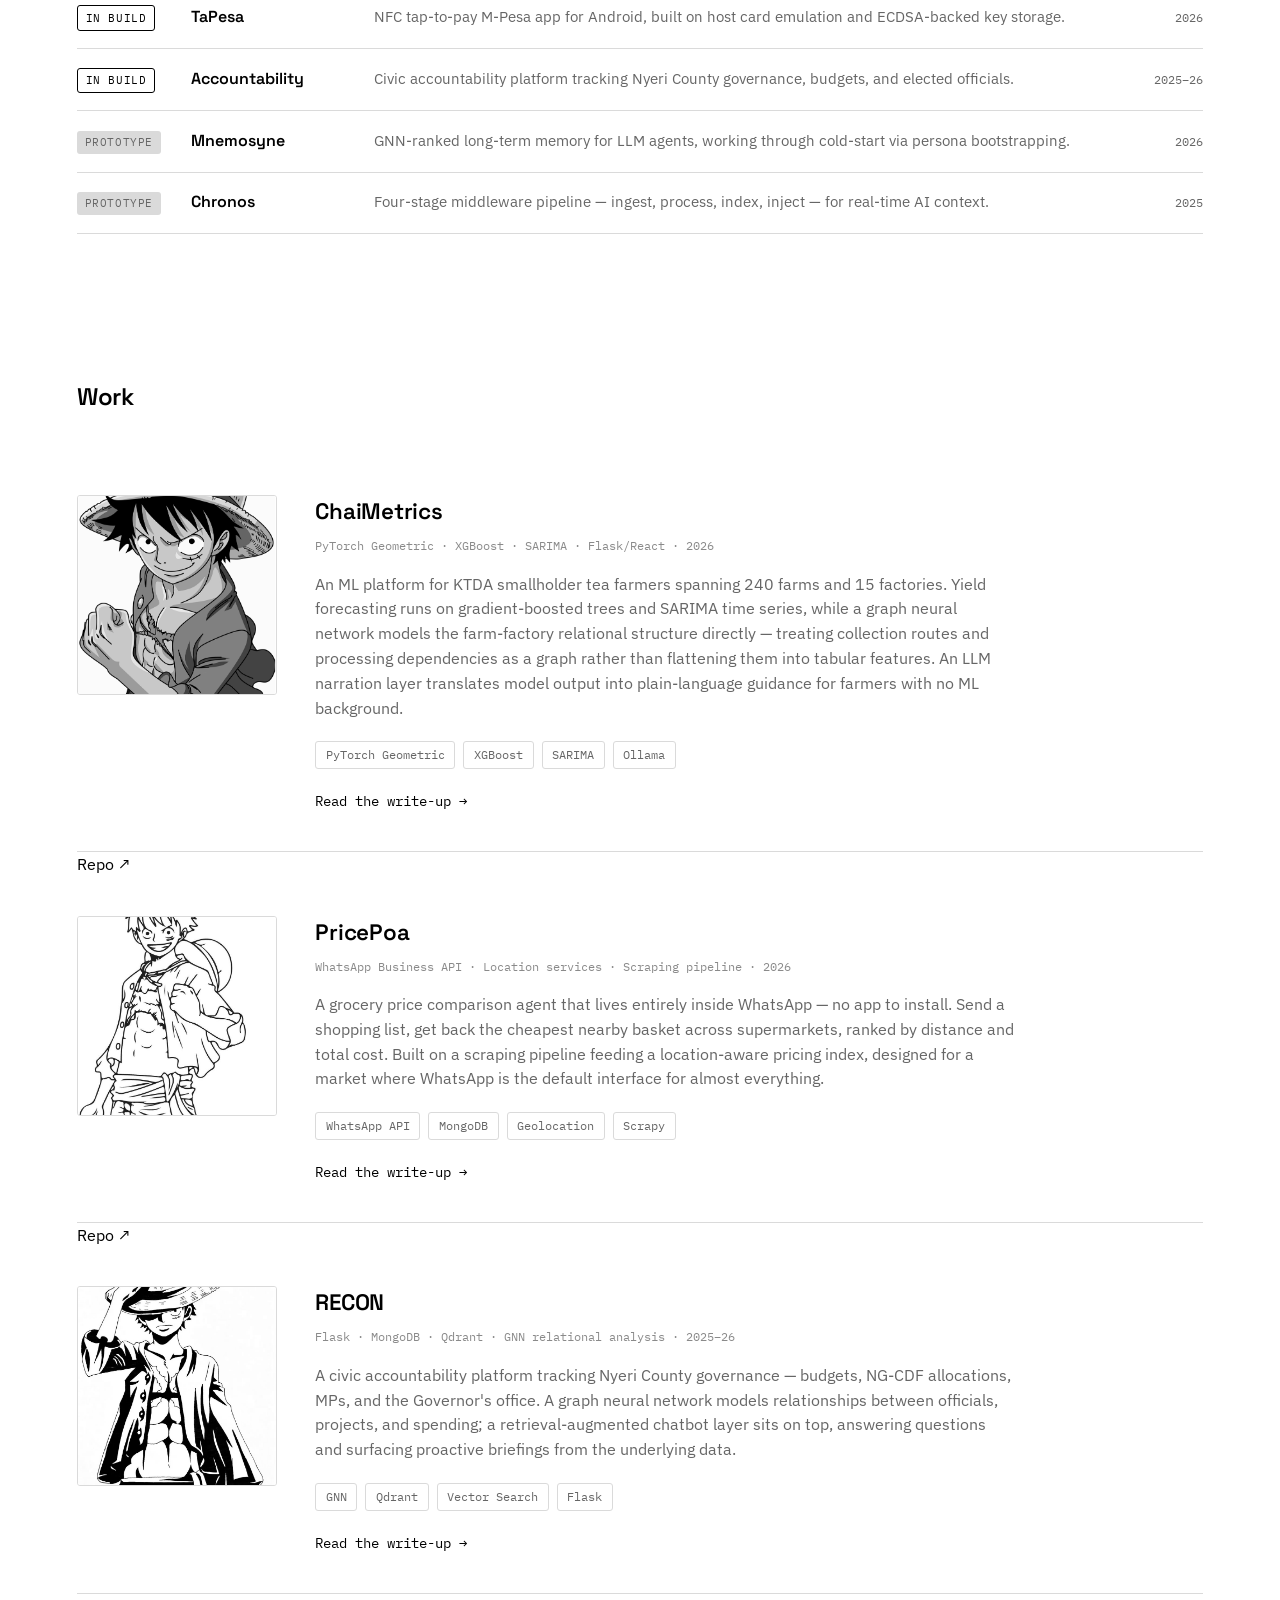
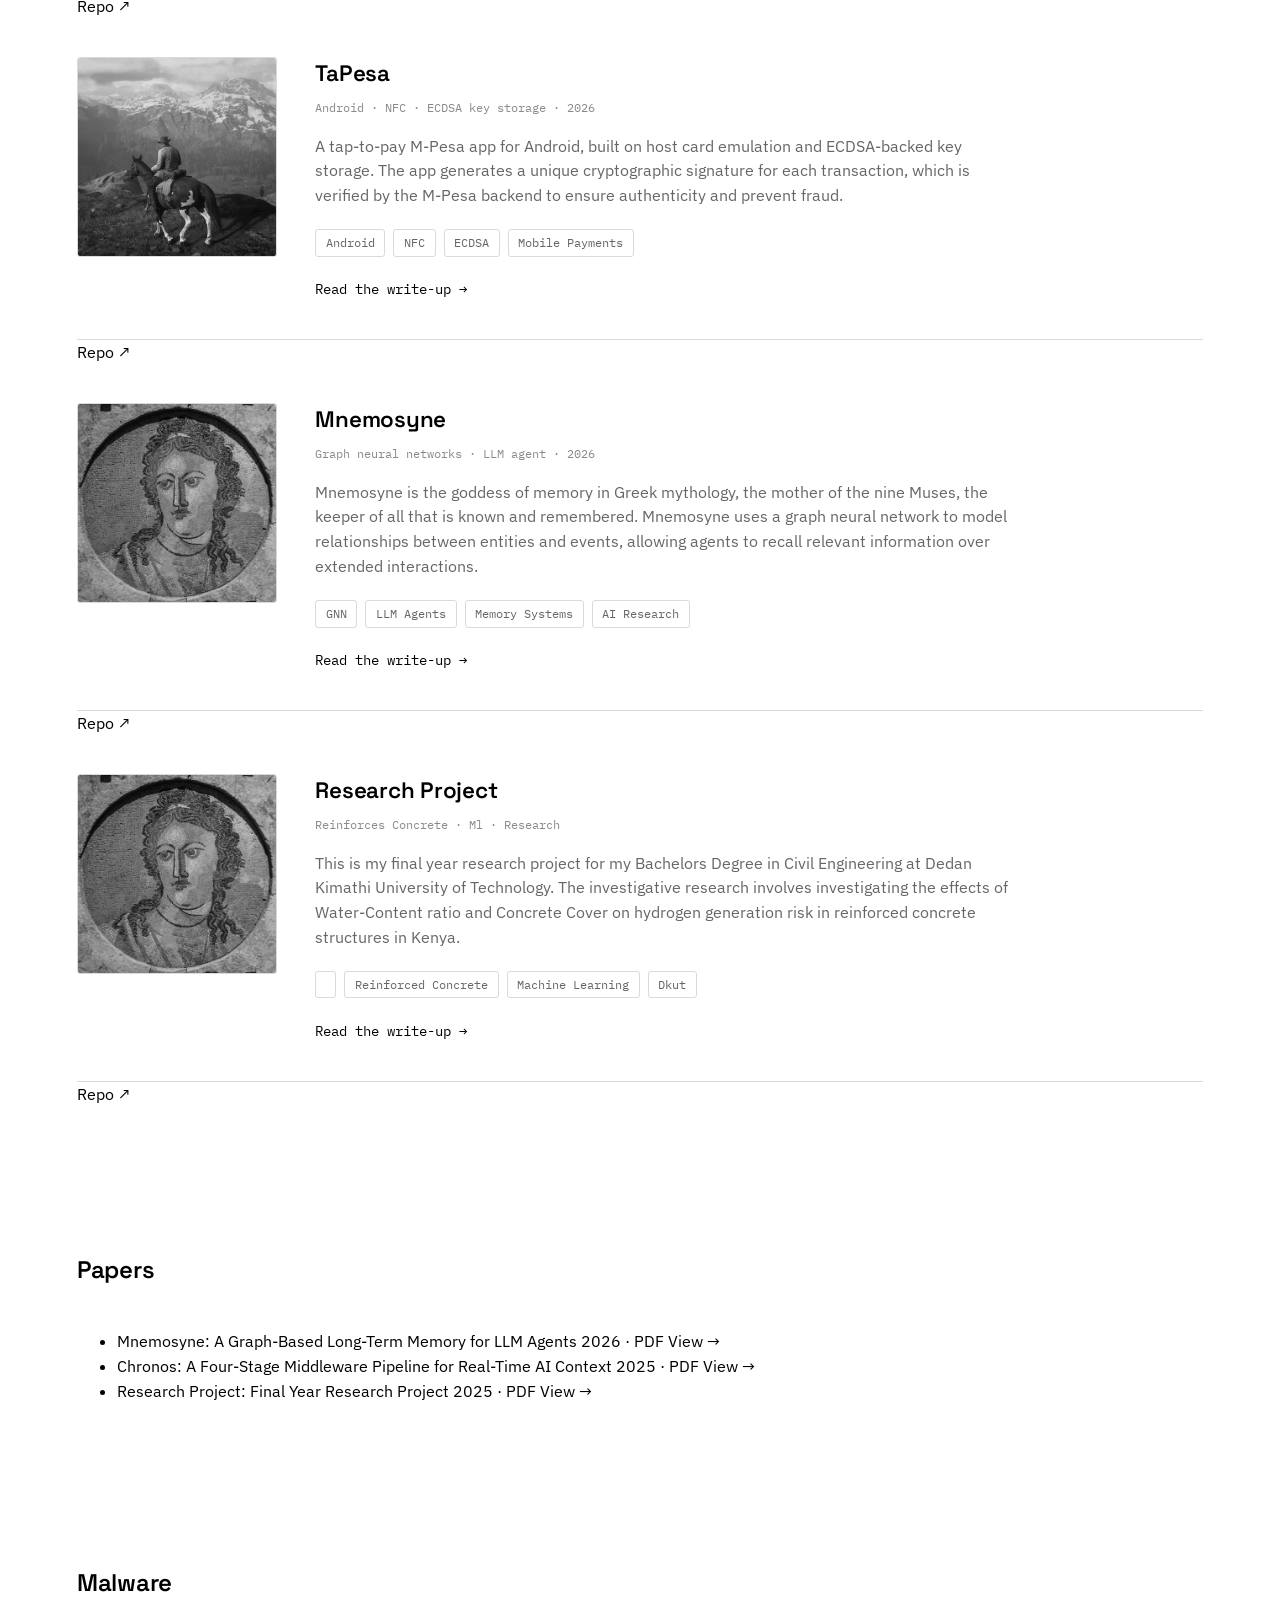
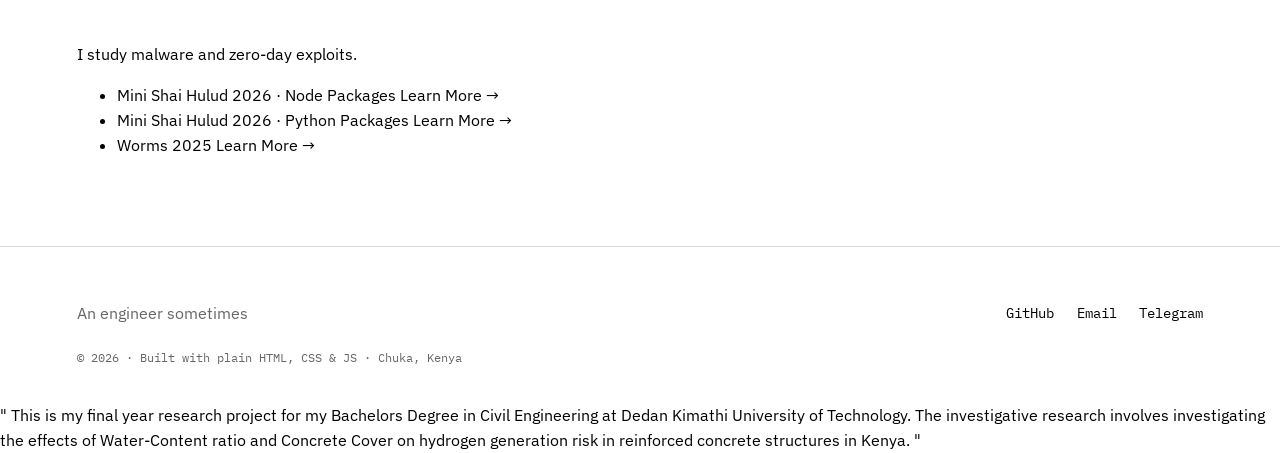
==== commit 471aef27: "purring" ====
--- a/index.html
+++ b/index.html
@@ -251,6 +251,11 @@
           <span class="paper-meta">2025 · PDF</span>
           <a href="docs/Chronos System Documentation.pdf" target="_blank" rel="noopener" class="paper-link">View →</a>
         </li>
+        <li class="paper-row">
+          <span class="paper-title">Research Project: Final Year Research Project</span>
+          <span class="paper-meta">2025 · PDF</span>
+          <a href="docs/Chronos System Documentation.pdf" target="_blank" rel="noopener" class="paper-link">View →</a>
+        </li>
       </ul>
     </section>
     <section id="malware" class="malware">
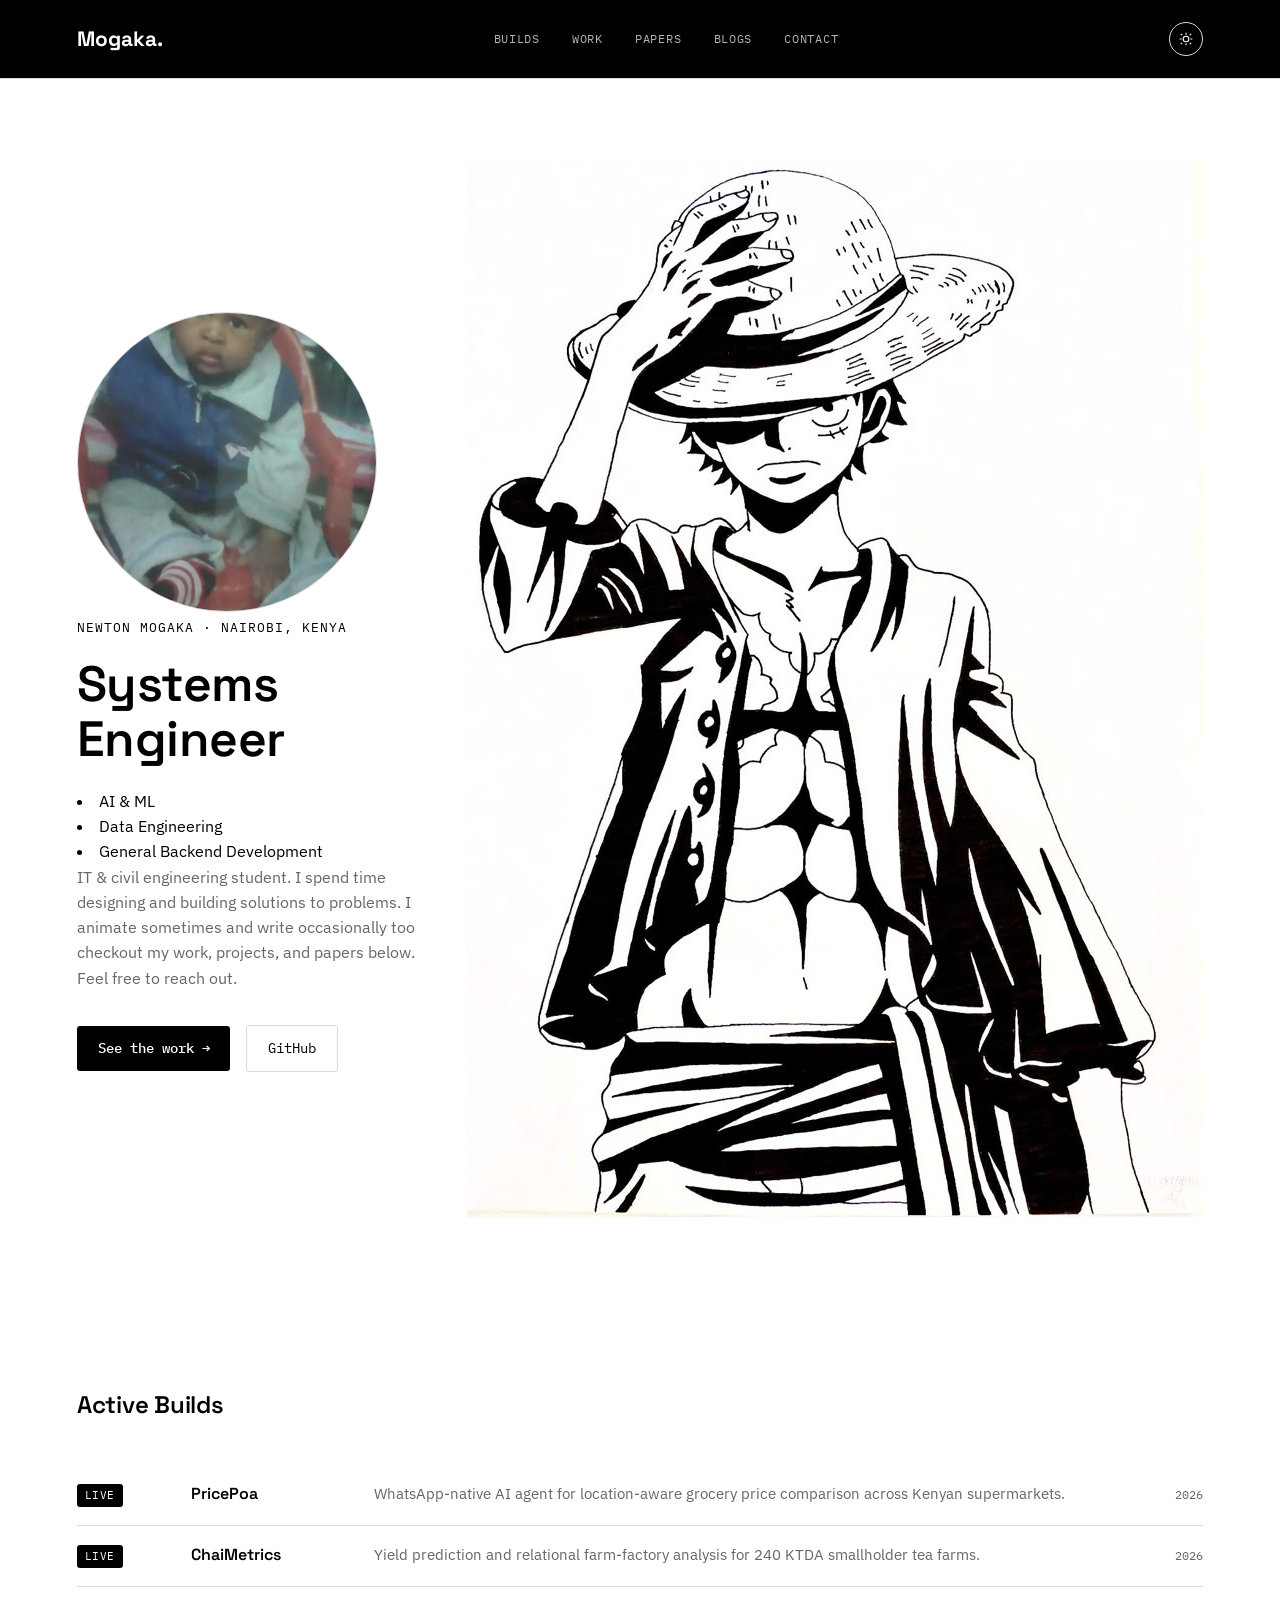
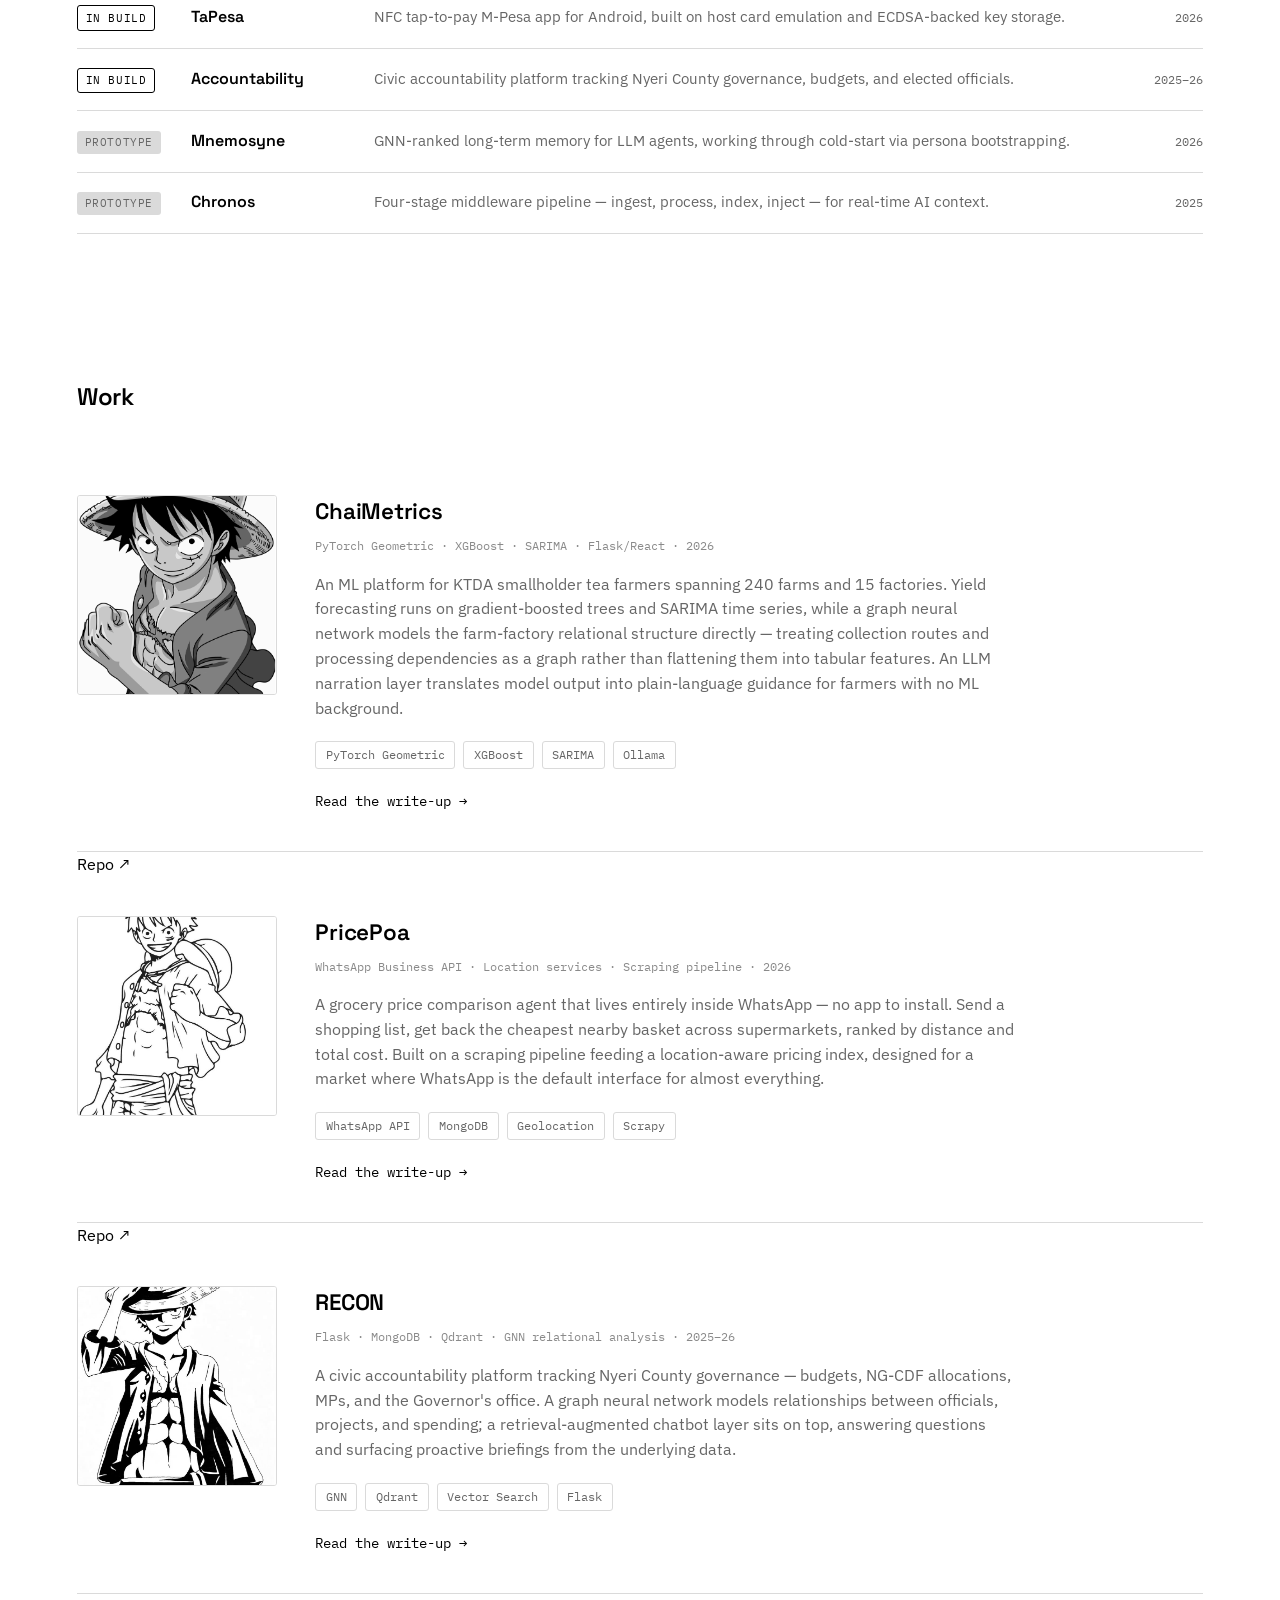
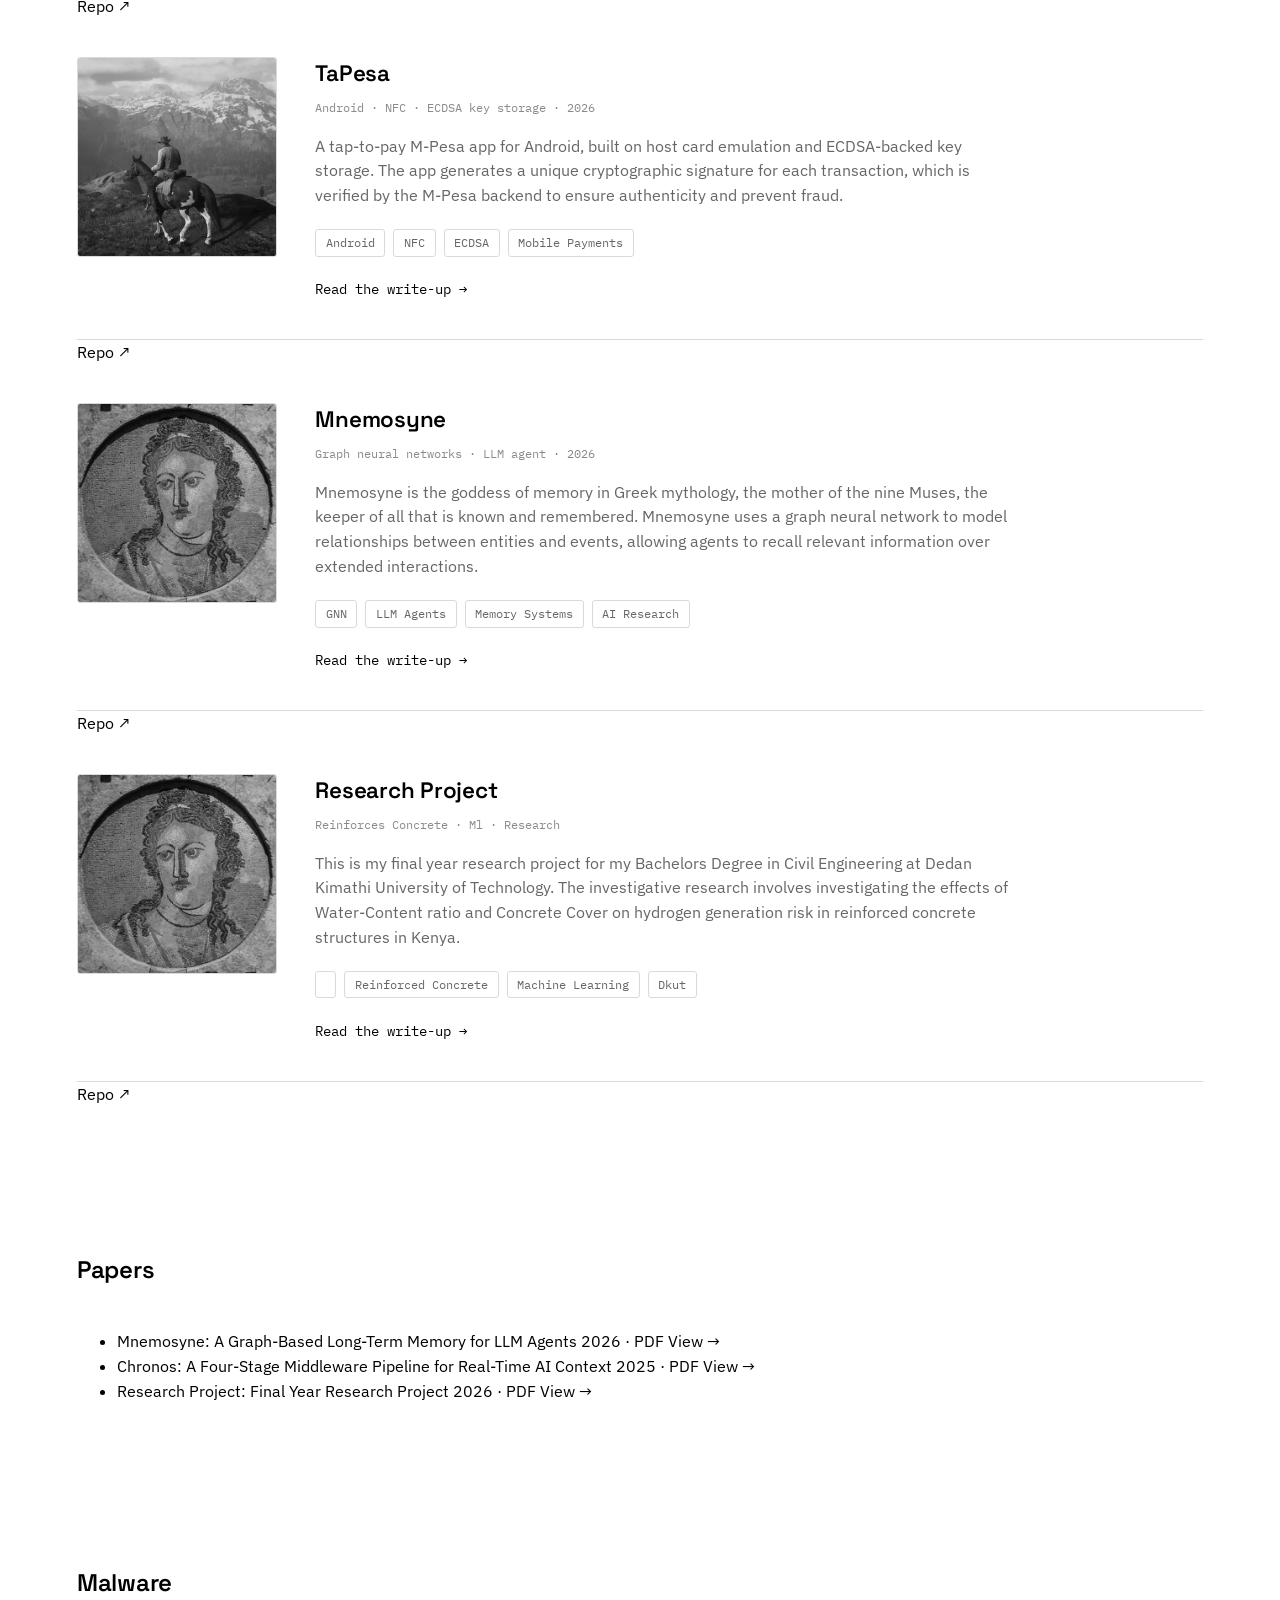
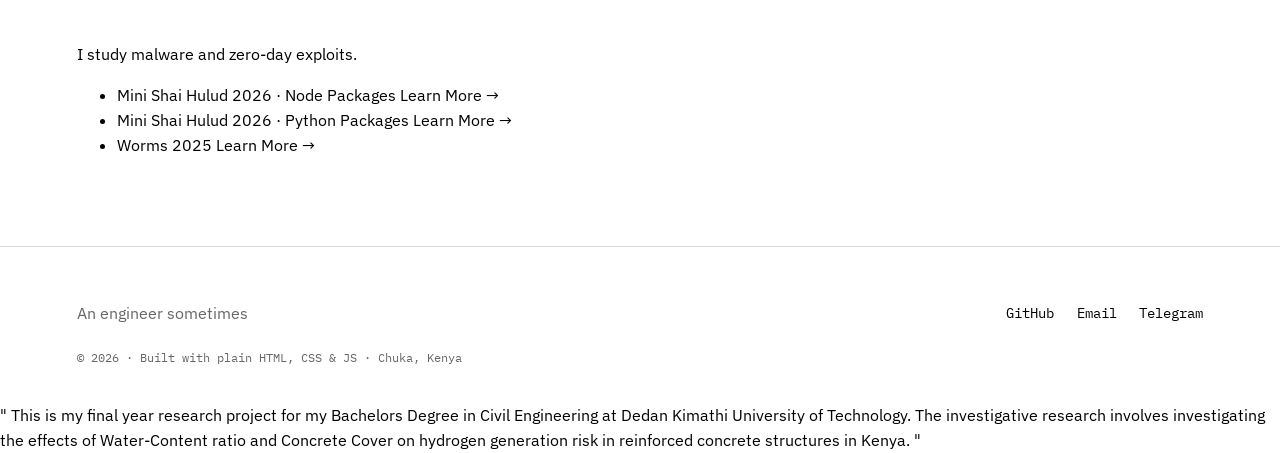
==== commit c2847c1c: "bye" ====
--- a/index.html
+++ b/index.html
@@ -249,11 +249,11 @@
         <li class="paper-row">
           <span class="paper-title">Chronos: A Four-Stage Middleware Pipeline for Real-Time AI Context</span>
           <span class="paper-meta">2025 · PDF</span>
-          <a href="docs/Chronos System Documentation.pdf" target="_blank" rel="noopener" class="paper-link">View →</a>
+          <a href="docs/Newton and Vivian project proposal.pdf" target="_blank" rel="noopener" class="paper-link">View →</a>
         </li>
         <li class="paper-row">
           <span class="paper-title">Research Project: Final Year Research Project</span>
-          <span class="paper-meta">2025 · PDF</span>
+          <span class="paper-meta">2026 · PDF</span>
           <a href="docs/Chronos System Documentation.pdf" target="_blank" rel="noopener" class="paper-link">View →</a>
         </li>
       </ul>
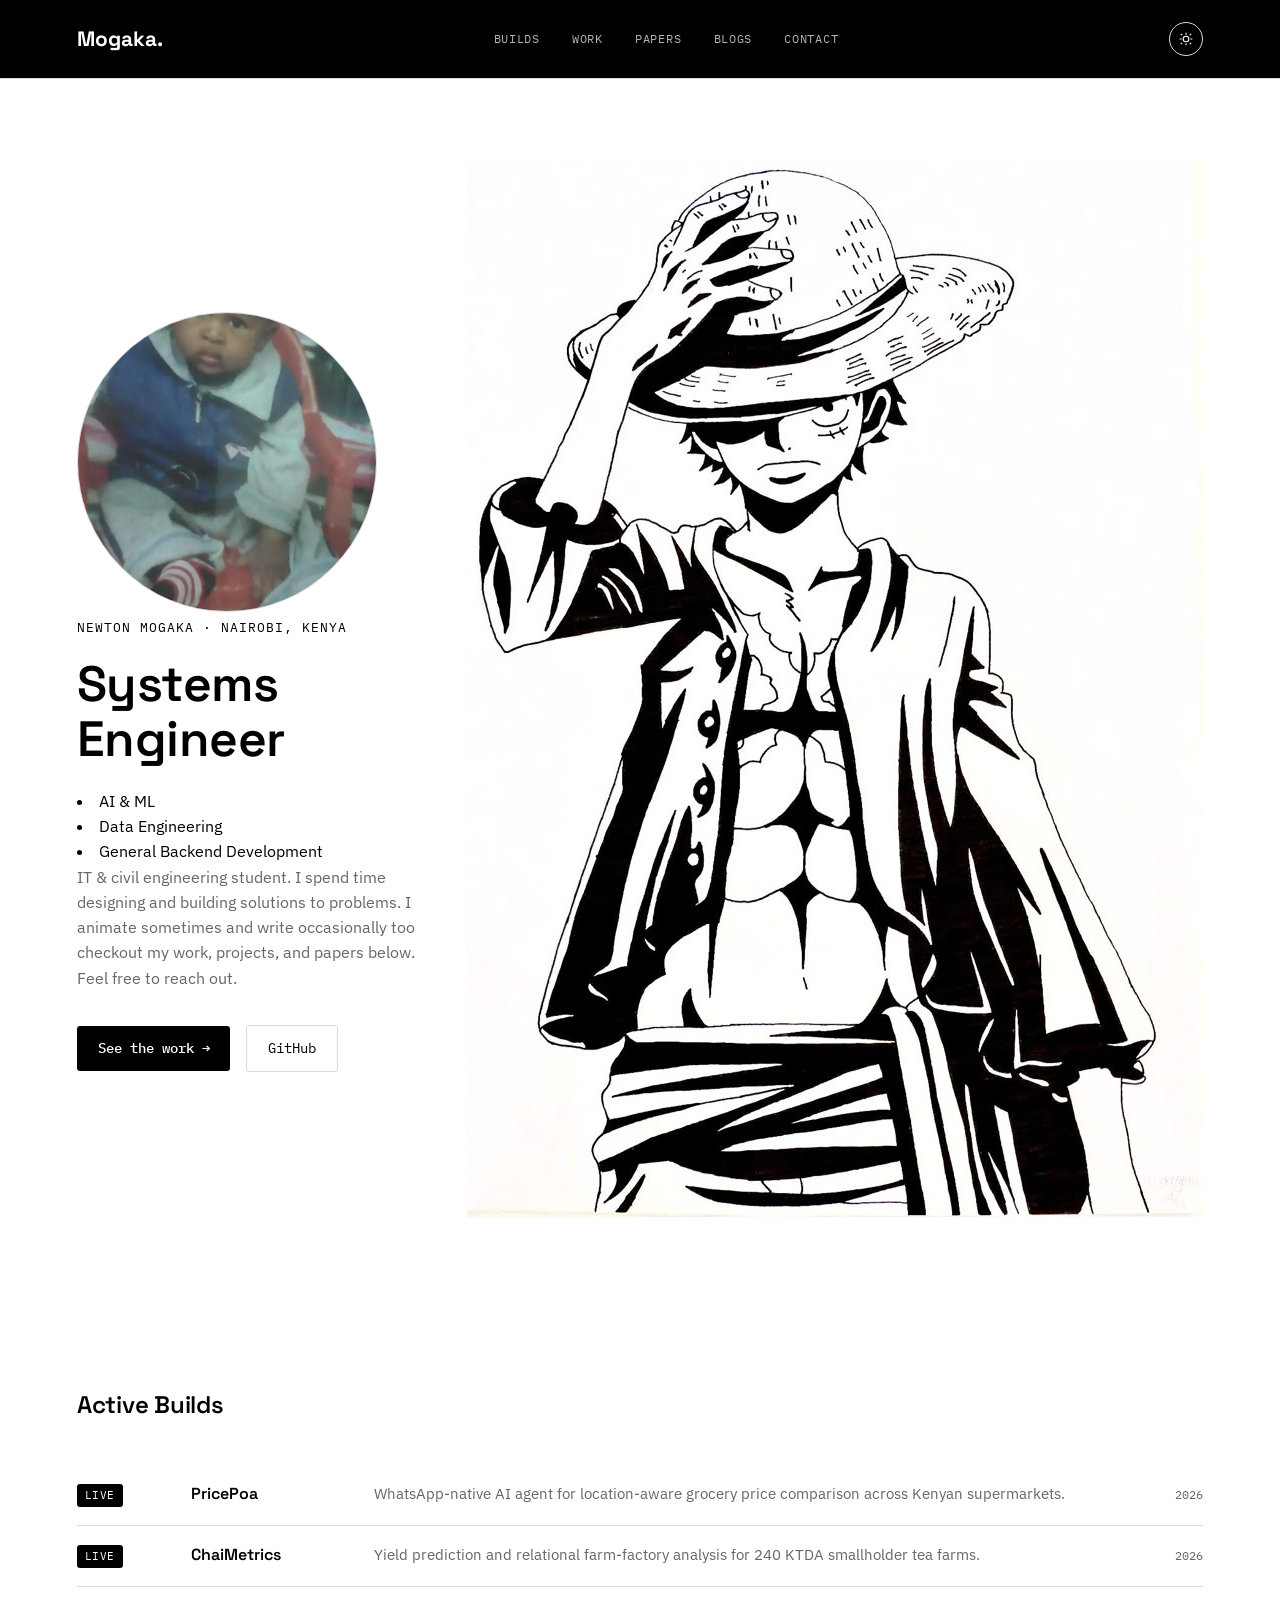
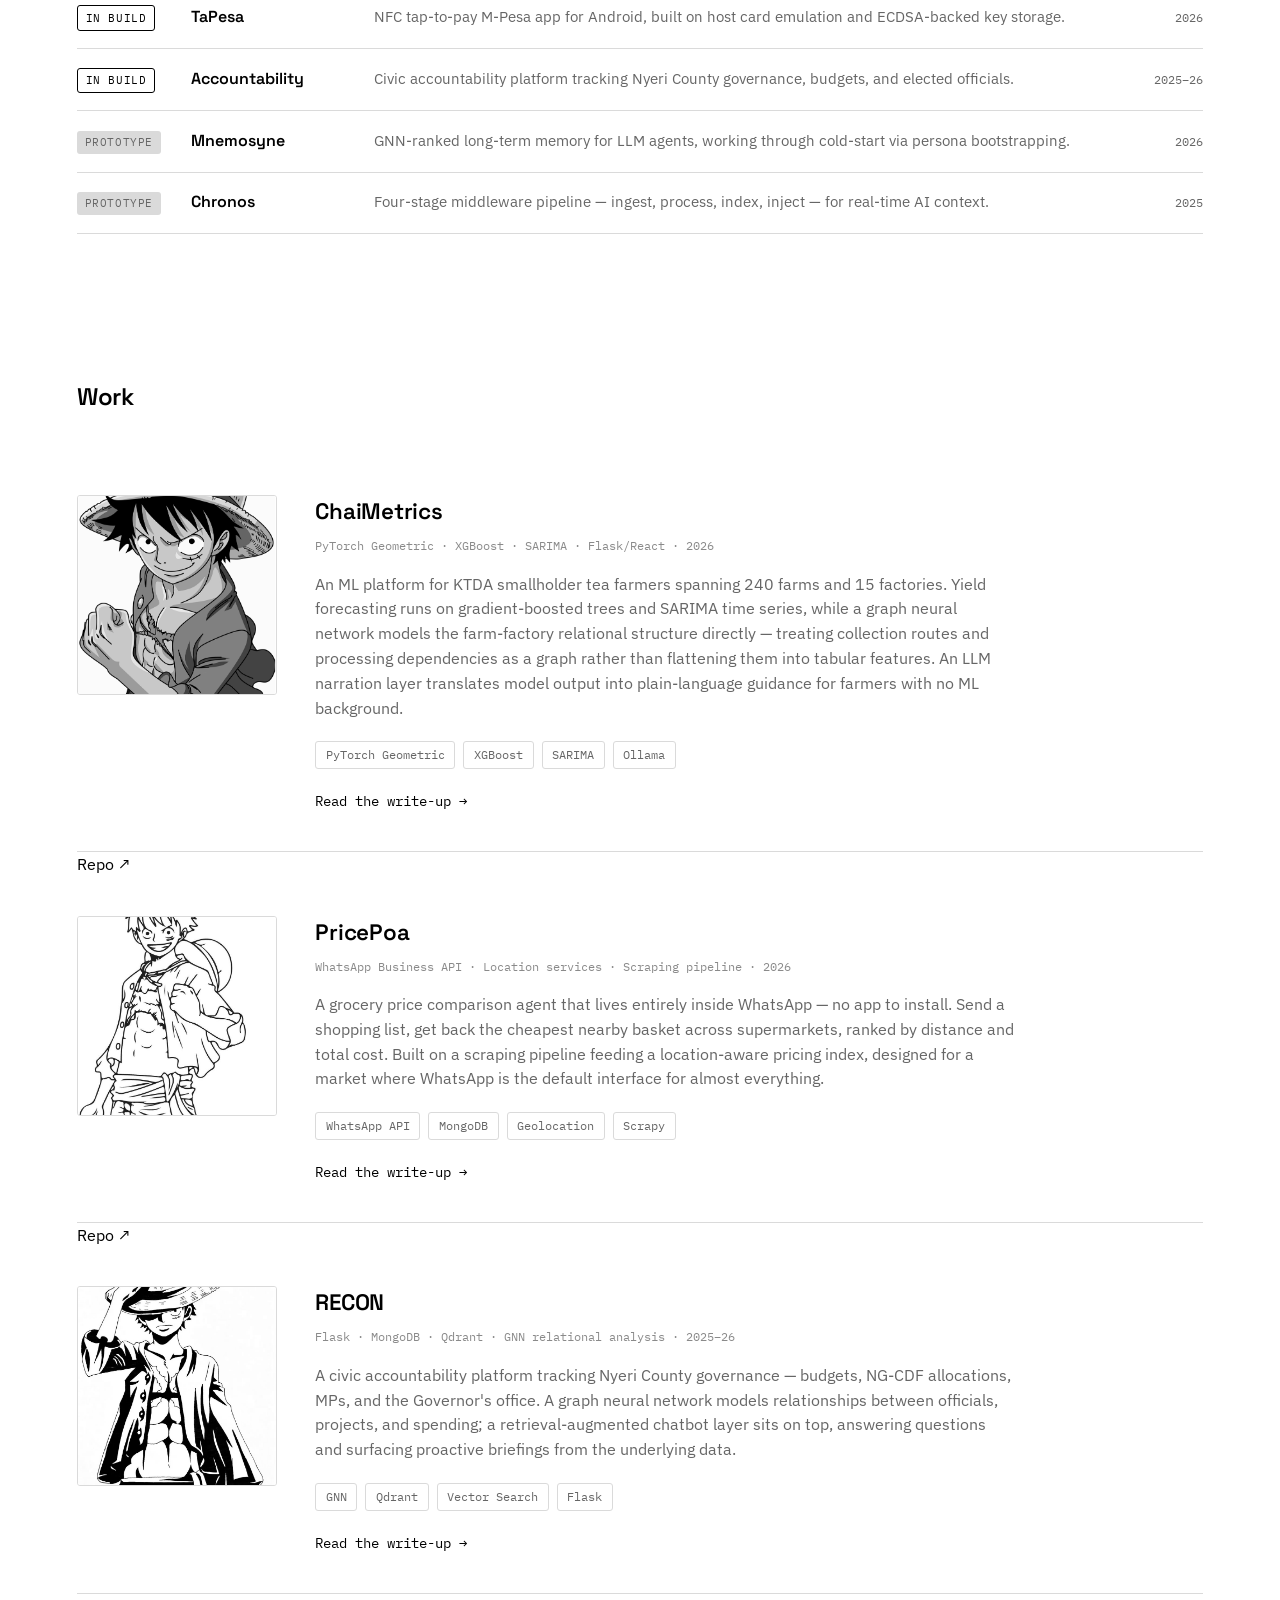
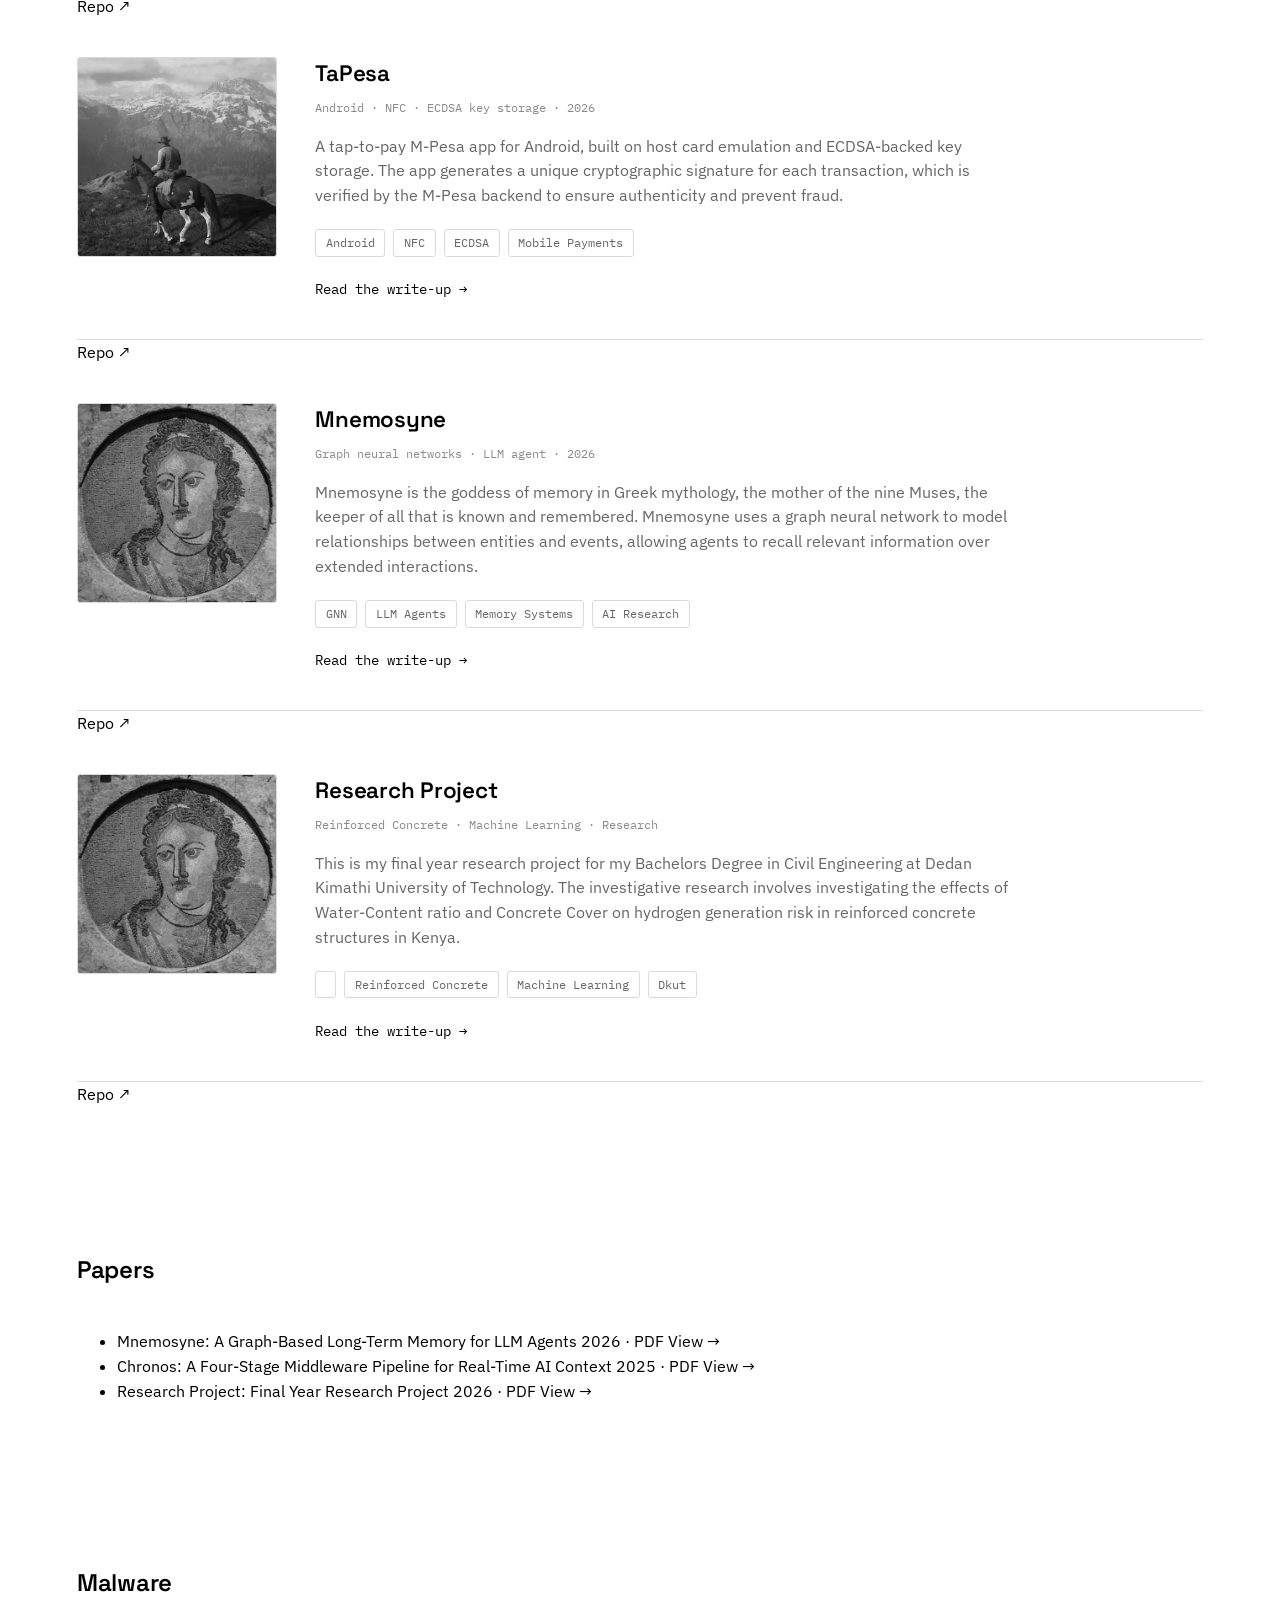
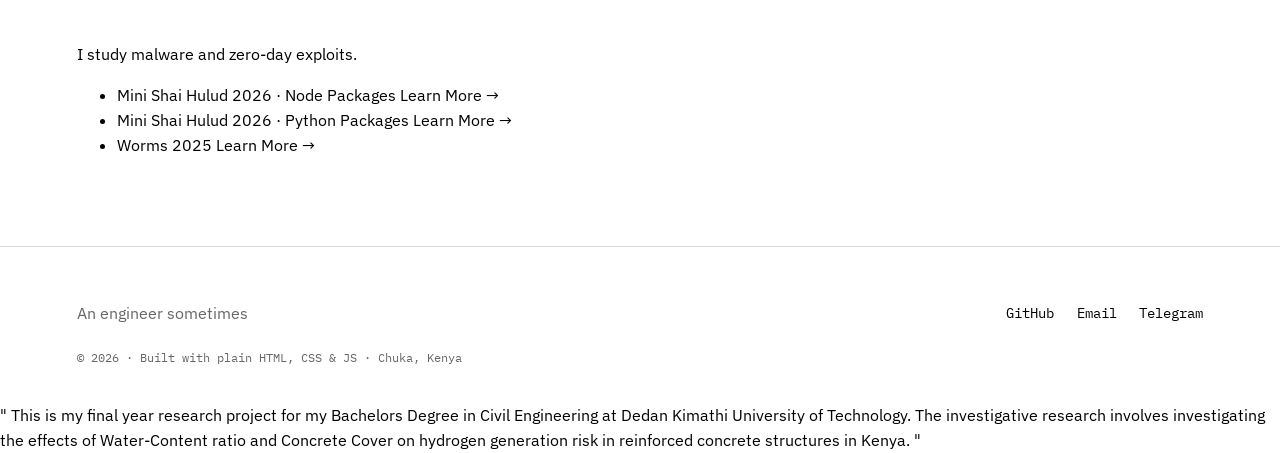
==== commit 8b7a49b7: "changes" ====
--- a/index.html
+++ b/index.html
@@ -224,7 +224,7 @@
           </div>
           <div class="work-body">
             <h3>Research Project</h3>
-            <p class="work-meta">Reinforces Concrete · Ml · Research</p>
+            <p class="work-meta">Reinforced Concrete · Machine Learning · Research</p>
             <p class="work-abstract">
               This is my final year research project for my Bachelors Degree in Civil Engineering at Dedan Kimathi University of Technology. 
               The investigative research involves investigating the effects of Water-Content ratio and Concrete Cover on hydrogen generation risk in reinforced concrete structures in Kenya.
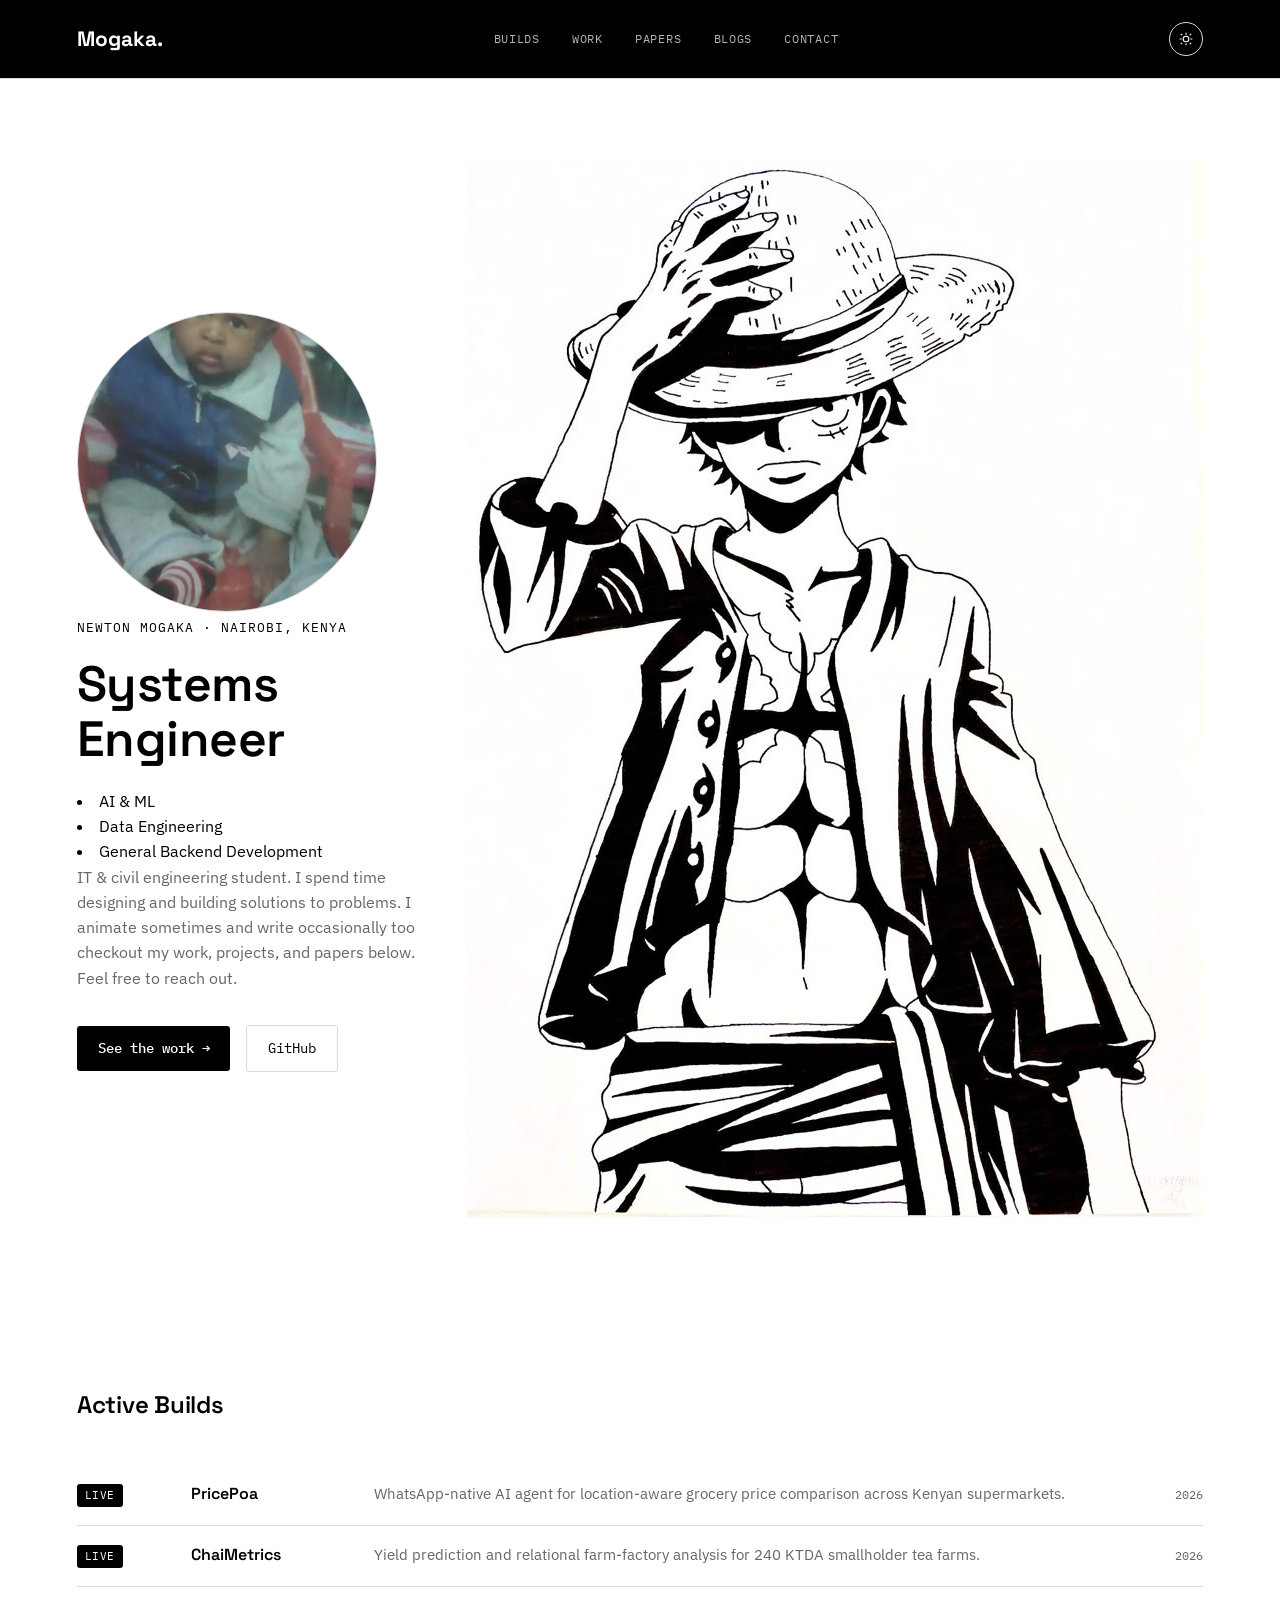
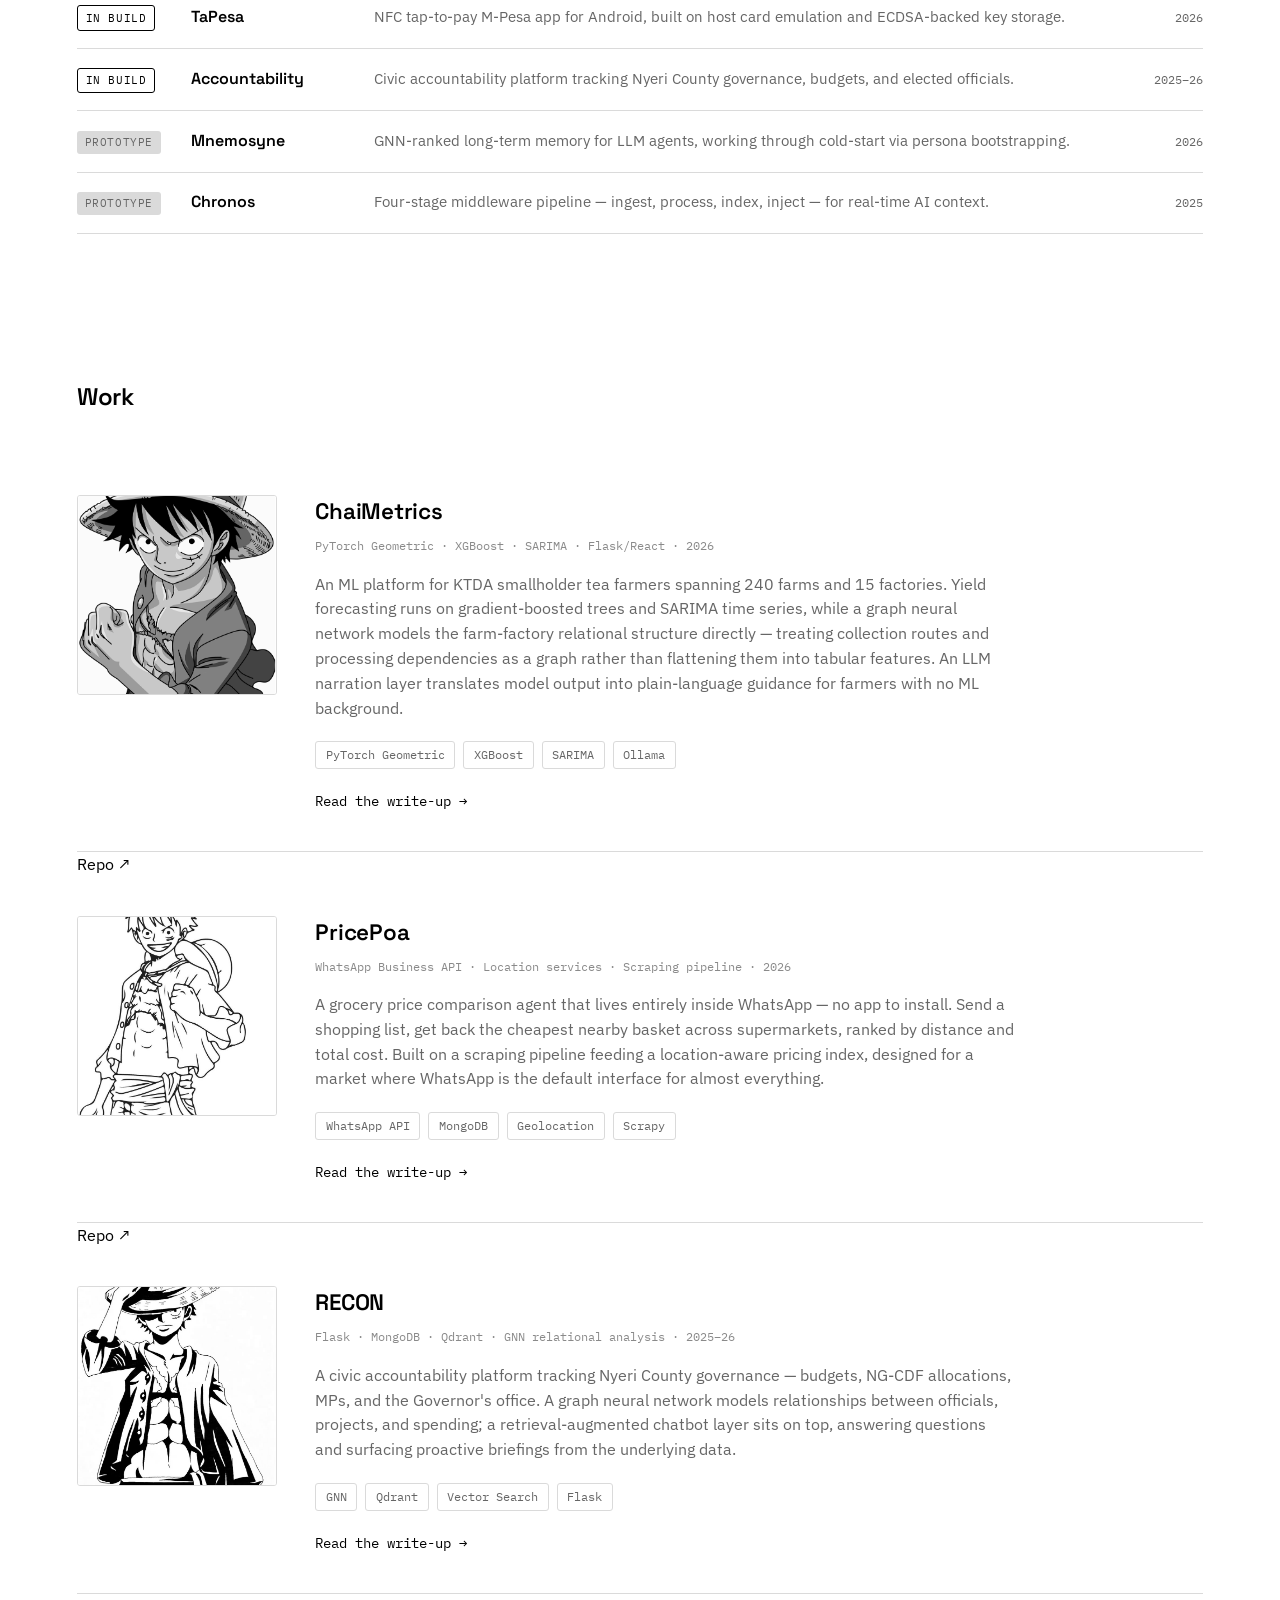
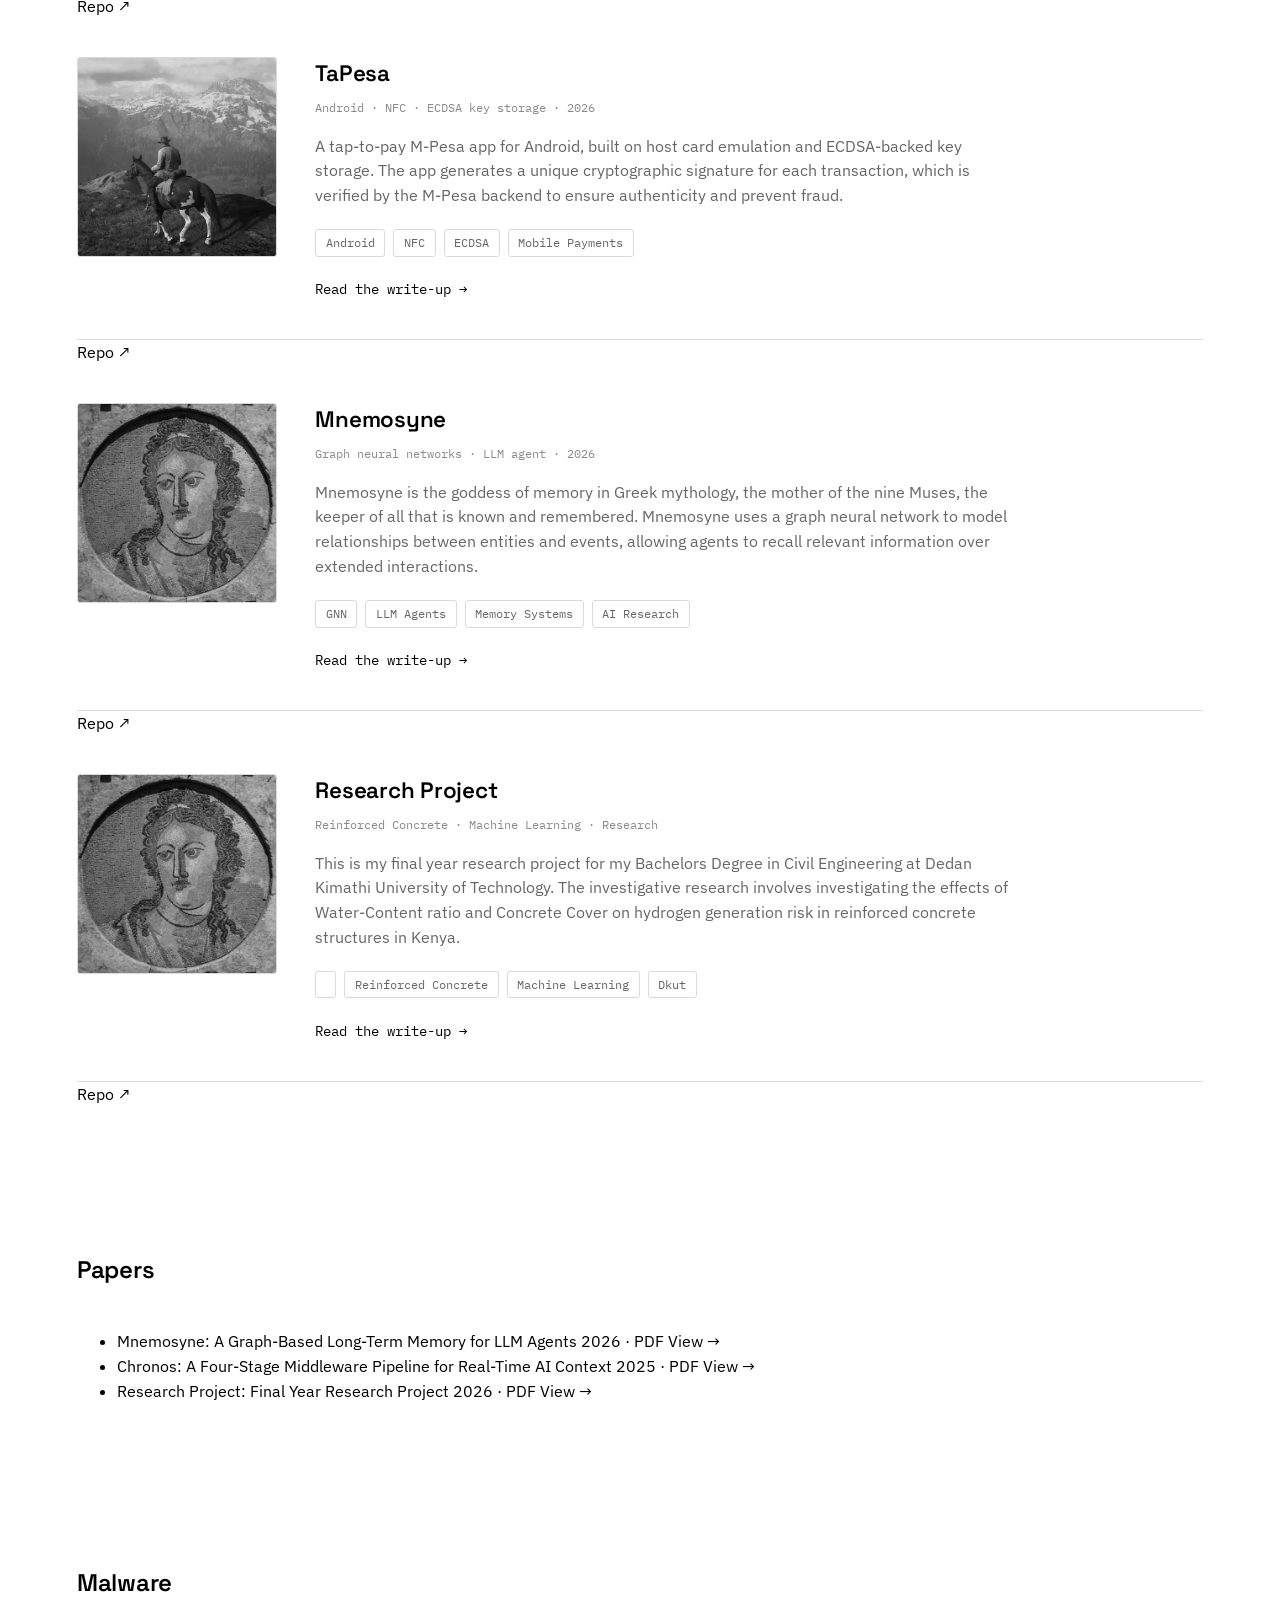
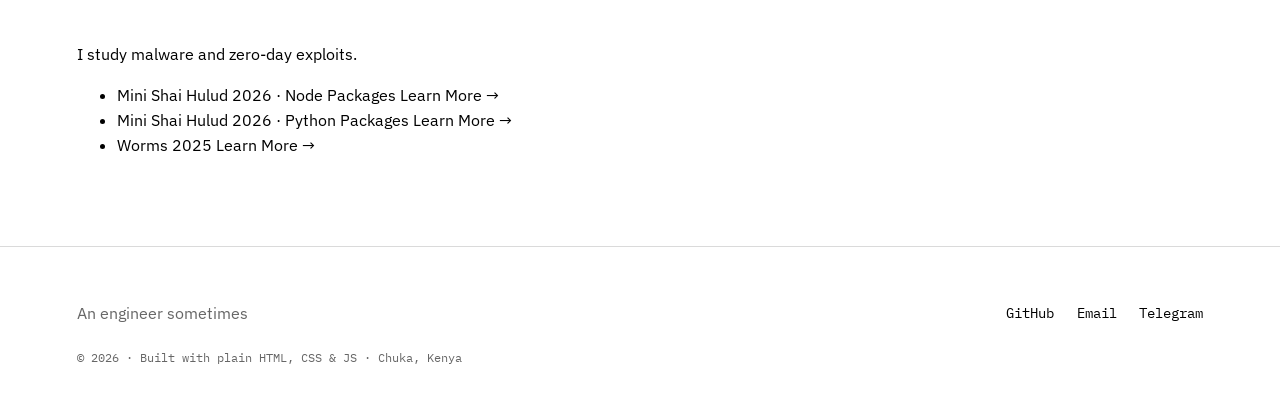
==== commit c9fa74ce: "Remove project description from index.html Removed project description from the end of the HTML file" ====
--- a/index.html
+++ b/index.html
@@ -297,4 +297,4 @@
 
   <script src="script.js"></script>
 </body>
-</html>" This is my final year research project for my Bachelors Degree in Civil Engineering at Dedan Kimathi University of Technology. The investigative research involves investigating the effects of Water-Content ratio and Concrete Cover on hydrogen generation risk in reinforced concrete structures in Kenya. "+</html>
